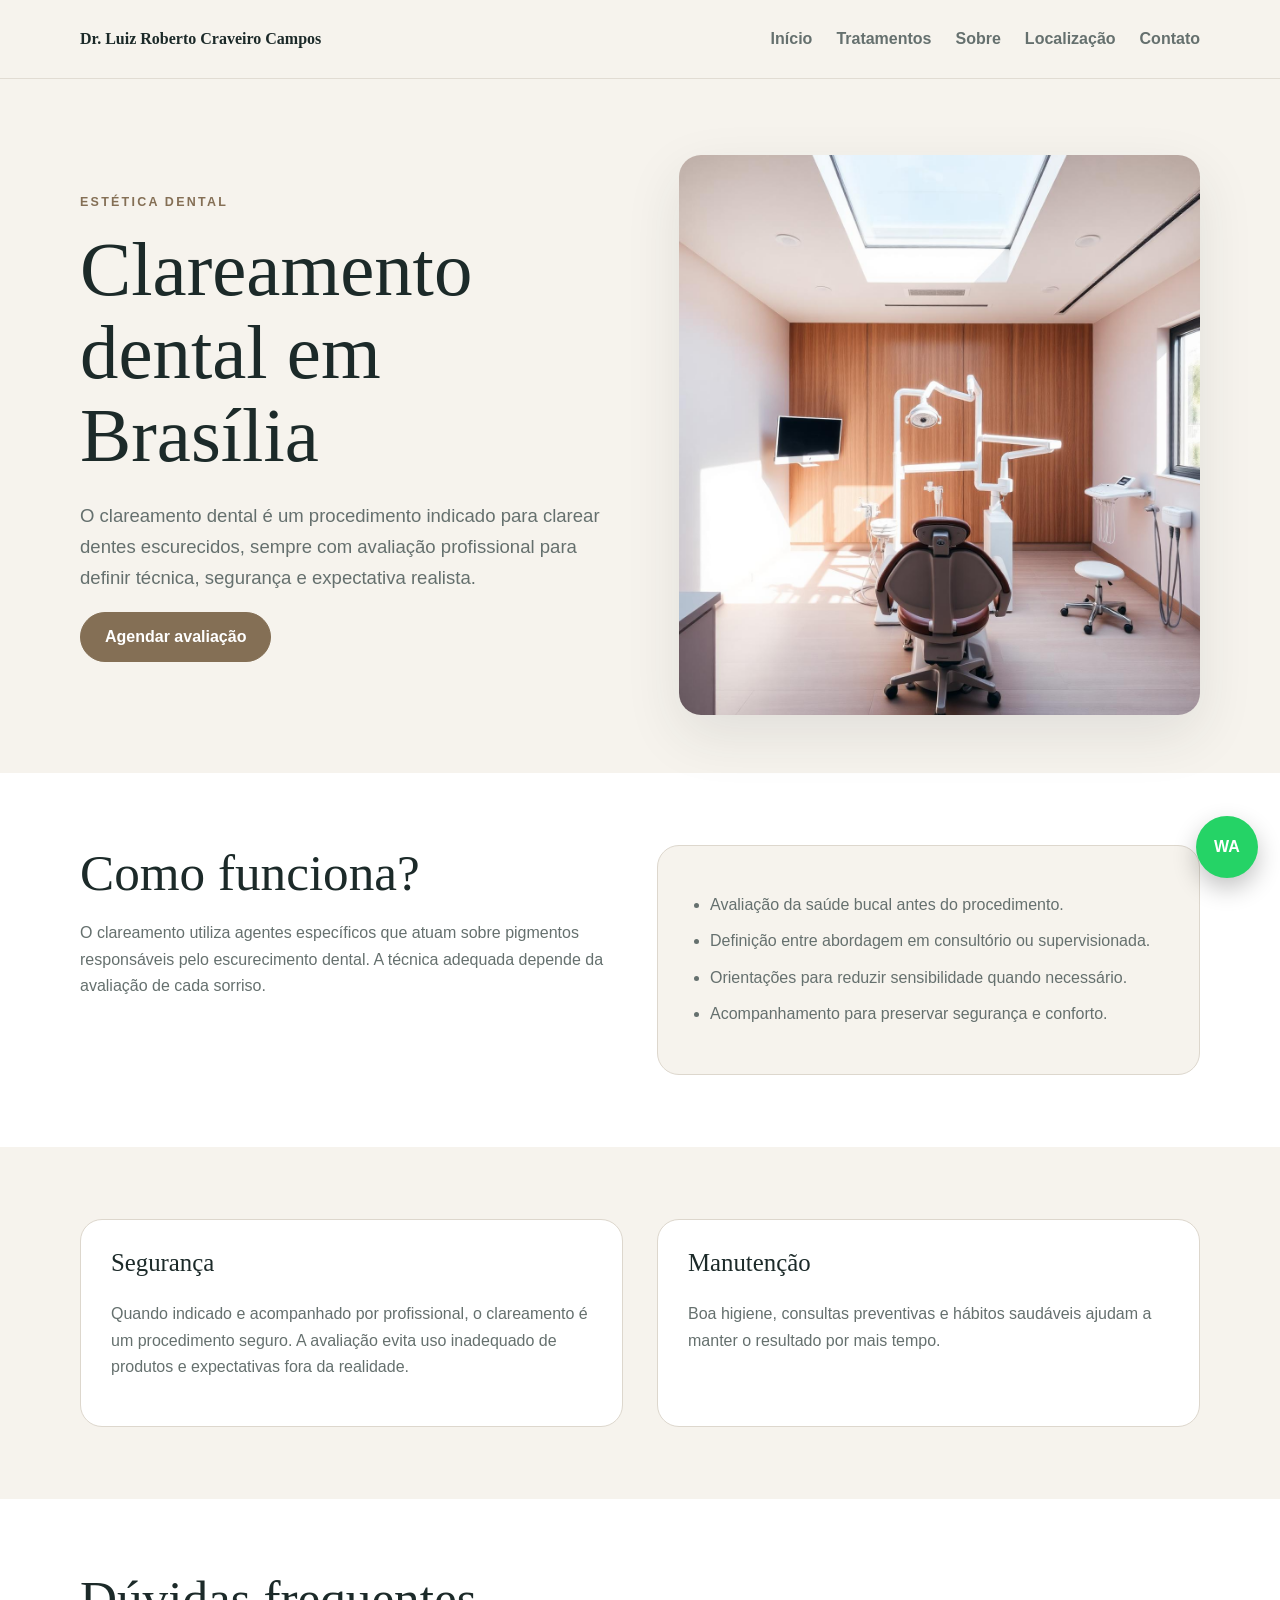
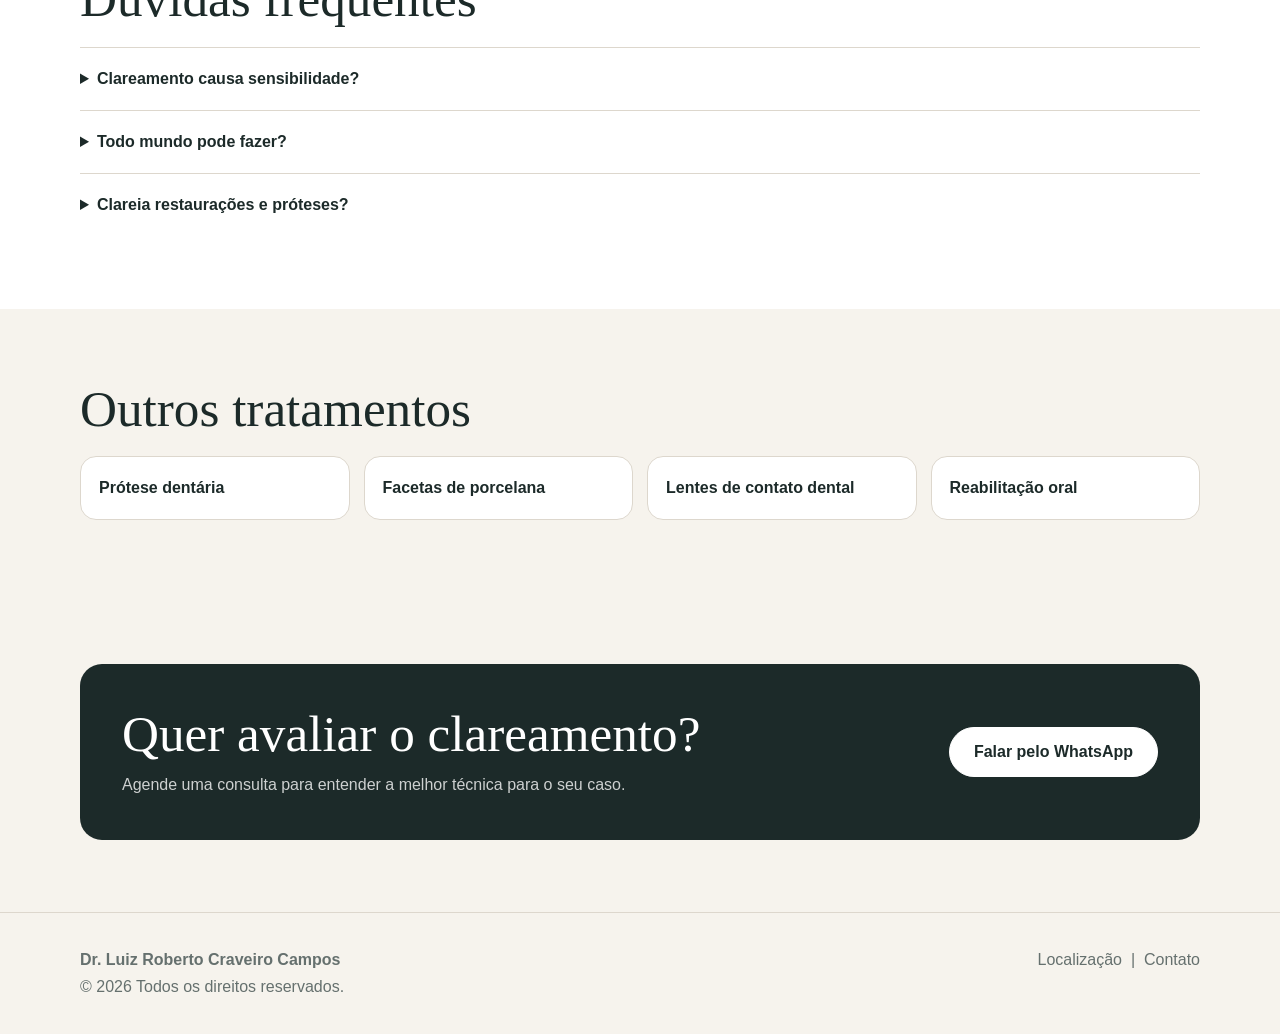
==== clareamento-dental.html @ 23c8ea14 "Create clareamento-dental.html for dental services This HTML file contains a complete webpage for de" ====
<!DOCTYPE html>
<html lang="pt-BR">
<head>
<meta charset="utf-8"/>
<meta content="width=device-width, initial-scale=1" name="viewport"/>
<link rel="icon" type="image/png" sizes="32x32" href="assets/icons/favicon-32x32.png"/>
<link rel="apple-touch-icon" sizes="180x180" href="assets/icons/apple-touch-icon.png"/>
<title>Clareamento dental em Brasília | Dr. Luiz Roberto Craveiro Campos</title>
<meta name="description" content="Clareamento dental em Brasília com avaliação profissional, indicação individualizada e acompanhamento para segurança e conforto."/>
<link rel="canonical" href="https://luizrobertocraveiro.com.br/clareamento-dental.html"/>
<meta property="og:title" content="Clareamento dental em Brasília"/>
<meta property="og:description" content="Clareamento dental com planejamento profissional e orientação personalizada."/>
<meta property="og:url" content="https://luizrobertocraveiro.com.br/clareamento-dental.html"/>
<meta property="og:image" content="https://luizrobertocraveiro.com.br/assets/images/hero-clinic-BvfuUjxm.jpg"/>
<meta name="twitter:card" content="summary_large_image"/>
<style>
:root{--bg:#f6f3ed;--surface:#fff;--text:#1c2a29;--muted:#65706e;--accent:#846f55;--accent-dark:#66523d;--line:#ddd7cd;--max:1120px;--radius:22px;--shadow:0 20px 55px rgba(38,47,45,.10)}*{box-sizing:border-box}html{scroll-behavior:smooth}body{margin:0;font-family:Inter,Arial,Helvetica,sans-serif;background:var(--bg);color:var(--text);line-height:1.65}a{color:inherit;text-decoration:none}img{display:block;max-width:100%}.container{width:min(calc(100% - 40px),var(--max));margin-inline:auto}header{position:sticky;top:0;z-index:20;background:rgba(246,243,237,.94);backdrop-filter:blur(14px);border-bottom:1px solid rgba(221,215,205,.8)}.nav{min-height:78px;display:flex;align-items:center;justify-content:space-between;gap:24px}.brand{font-family:Georgia,"Times New Roman",serif;font-weight:700;line-height:1.2}.nav-links{display:flex;align-items:center;gap:24px;color:var(--muted);font-weight:700}.nav-links a:hover{color:var(--accent-dark)}.btn{display:inline-flex;align-items:center;justify-content:center;min-height:50px;padding:0 24px;border-radius:999px;border:1px solid var(--accent);font-weight:700}.btn-primary{background:var(--accent);color:#fff}.btn-primary:hover{background:var(--accent-dark)}.hero{padding:76px 0 58px}.hero-grid{display:grid;grid-template-columns:1.02fr .98fr;gap:56px;align-items:center}.eyebrow{text-transform:uppercase;letter-spacing:.18em;font-size:.78rem;font-weight:800;color:var(--accent);margin:0 0 16px}h1,h2,h3{font-family:Georgia,"Times New Roman",serif;font-weight:500;line-height:1.08;margin-top:0}h1{font-size:clamp(3rem,6vw,5.8rem);margin-bottom:24px}h2{font-size:clamp(2.2rem,4vw,3.8rem);margin-bottom:20px}h3{font-size:1.55rem}.lead{font-size:1.16rem;color:var(--muted);max-width:680px}.hero img{height:560px;width:100%;object-fit:cover;border-radius:var(--radius);box-shadow:var(--shadow)}section{padding:72px 0}.surface{background:var(--surface)}.grid-2{display:grid;grid-template-columns:1fr 1fr;gap:34px}.panel{background:var(--surface);border:1px solid var(--line);border-radius:var(--radius);padding:30px}.surface .panel{background:var(--bg)}ul{padding-left:22px;color:var(--muted)}li+li{margin-top:10px}p{color:var(--muted)}.treatments{display:grid;grid-template-columns:repeat(4,1fr);gap:14px}.treatments a{padding:18px;border:1px solid var(--line);border-radius:16px;background:var(--surface);font-weight:700}.treatments a:hover{border-color:var(--accent);color:var(--accent-dark)}.cta{background:var(--text);color:#fff;border-radius:var(--radius);padding:42px;display:flex;align-items:center;justify-content:space-between;gap:28px}.cta p{color:rgba(255,255,255,.78);margin:0}.cta h2{margin-bottom:10px}.cta .btn{background:#fff;color:var(--text);border-color:#fff}.faq details{border-top:1px solid var(--line);padding:18px 0}.faq summary{cursor:pointer;font-weight:800}.whatsapp-float{position:fixed;right:22px;bottom:22px;z-index:30;width:62px;height:62px;border-radius:999px;background:#25d366;color:#fff;display:flex;align-items:center;justify-content:center;box-shadow:0 10px 24px rgba(0,0,0,.24);font-weight:900}footer{padding:34px 0;border-top:1px solid var(--line);color:var(--muted)}.footer-inner{display:flex;justify-content:space-between;gap:20px;flex-wrap:wrap}@media(max-width:900px){.hero-grid,.grid-2{grid-template-columns:1fr}.treatments{grid-template-columns:1fr 1fr}.hero img{height:420px}.nav{align-items:flex-start;flex-direction:column;padding:18px 0}.nav-links{flex-wrap:wrap;gap:14px}.cta{display:block}.cta .btn{margin-top:22px}}@media(max-width:560px){.container{width:min(calc(100% - 24px),var(--max))}.treatments{grid-template-columns:1fr}h1{font-size:3.1rem}.hero{padding-top:46px}.panel,.cta{padding:26px}.whatsapp-float{width:56px;height:56px}}
</style>
<script type="application/ld+json">{"@context":"https://schema.org","@type":"MedicalWebPage","name":"Clareamento dental em Brasília","url":"https://luizrobertocraveiro.com.br/clareamento-dental.html","about":{"@type":"MedicalProcedure","name":"Clareamento dental"},"publisher":{"@id":"https://luizrobertocraveiro.com.br/#dentist"}}</script>
</head>
<body>
<header><div class="container nav"><a class="brand" href="index.html">Dr. Luiz Roberto Craveiro Campos</a><nav class="nav-links" aria-label="Navegação principal"><a href="index.html">Início</a><a href="index.html#servicos">Tratamentos</a><a href="index.html#sobre">Sobre</a><a href="index.html#localizacao">Localização</a><a href="index.html#contato">Contato</a></nav></div></header>
<main>
<section class="hero"><div class="container hero-grid"><div><p class="eyebrow">Estética dental</p><h1>Clareamento dental em Brasília</h1><p class="lead">O clareamento dental é um procedimento indicado para clarear dentes escurecidos, sempre com avaliação profissional para definir técnica, segurança e expectativa realista.</p><p><a class="btn btn-primary" href="https://wa.me/5561991755549?text=Olá%2C%20gostaria%20de%20agendar%20uma%20avaliação%20sobre%20clareamento%20dental." target="_blank" rel="noopener">Agendar avaliação</a></p></div><img src="assets/images/hero-clinic-BvfuUjxm.jpg" alt="Consultório odontológico para clareamento dental em Brasília" fetchpriority="high" decoding="async"/></div></section>
<section class="surface"><div class="container grid-2"><div><h2>Como funciona?</h2><p>O clareamento utiliza agentes específicos que atuam sobre pigmentos responsáveis pelo escurecimento dental. A técnica adequada depende da avaliação de cada sorriso.</p></div><div class="panel"><ul><li>Avaliação da saúde bucal antes do procedimento.</li><li>Definição entre abordagem em consultório ou supervisionada.</li><li>Orientações para reduzir sensibilidade quando necessário.</li><li>Acompanhamento para preservar segurança e conforto.</li></ul></div></div></section>
<section><div class="container grid-2"><div class="panel"><h3>Segurança</h3><p>Quando indicado e acompanhado por profissional, o clareamento é um procedimento seguro. A avaliação evita uso inadequado de produtos e expectativas fora da realidade.</p></div><div class="panel"><h3>Manutenção</h3><p>Boa higiene, consultas preventivas e hábitos saudáveis ajudam a manter o resultado por mais tempo.</p></div></div></section>
<section class="surface faq"><div class="container"><h2>Dúvidas frequentes</h2><details><summary>Clareamento causa sensibilidade?</summary><p>Algumas pessoas podem apresentar sensibilidade temporária, que pode ser controlada com orientação adequada.</p></details><details><summary>Todo mundo pode fazer?</summary><p>A indicação depende de avaliação. Cáries, restaurações, sensibilidade e saúde gengival precisam ser consideradas.</p></details><details><summary>Clareia restaurações e próteses?</summary><p>Não da mesma forma que o dente natural. Por isso, o planejamento precisa considerar restaurações, coroas e próteses existentes.</p></details></div></section>
<section><div class="container"><h2>Outros tratamentos</h2><div class="treatments"><a href="protese-dentaria.html">Prótese dentária</a><a href="facetas-de-porcelana.html">Facetas de porcelana</a><a href="lentes-de-contato-dental.html">Lentes de contato dental</a><a href="reabilitacao-oral.html">Reabilitação oral</a></div></div></section>
<section><div class="container cta"><div><h2>Quer avaliar o clareamento?</h2><p>Agende uma consulta para entender a melhor técnica para o seu caso.</p></div><a class="btn" href="https://wa.me/5561991755549?text=Olá%2C%20gostaria%20de%20agendar%20uma%20avaliação%20com%20o%20Dr.%20Luiz%20Roberto." target="_blank" rel="noopener">Falar pelo WhatsApp</a></div></section>
</main>
<footer><div class="container footer-inner"><div><strong>Dr. Luiz Roberto Craveiro Campos</strong><br/>© 2026 Todos os direitos reservados.</div><div><a href="index.html#localizacao">Localização</a> &nbsp;|&nbsp; <a href="index.html#contato">Contato</a></div></div></footer>
<a class="whatsapp-float" aria-label="Falar pelo WhatsApp" href="https://wa.me/5561991755549" target="_blank" rel="noopener">WA</a>
</body>
</html>
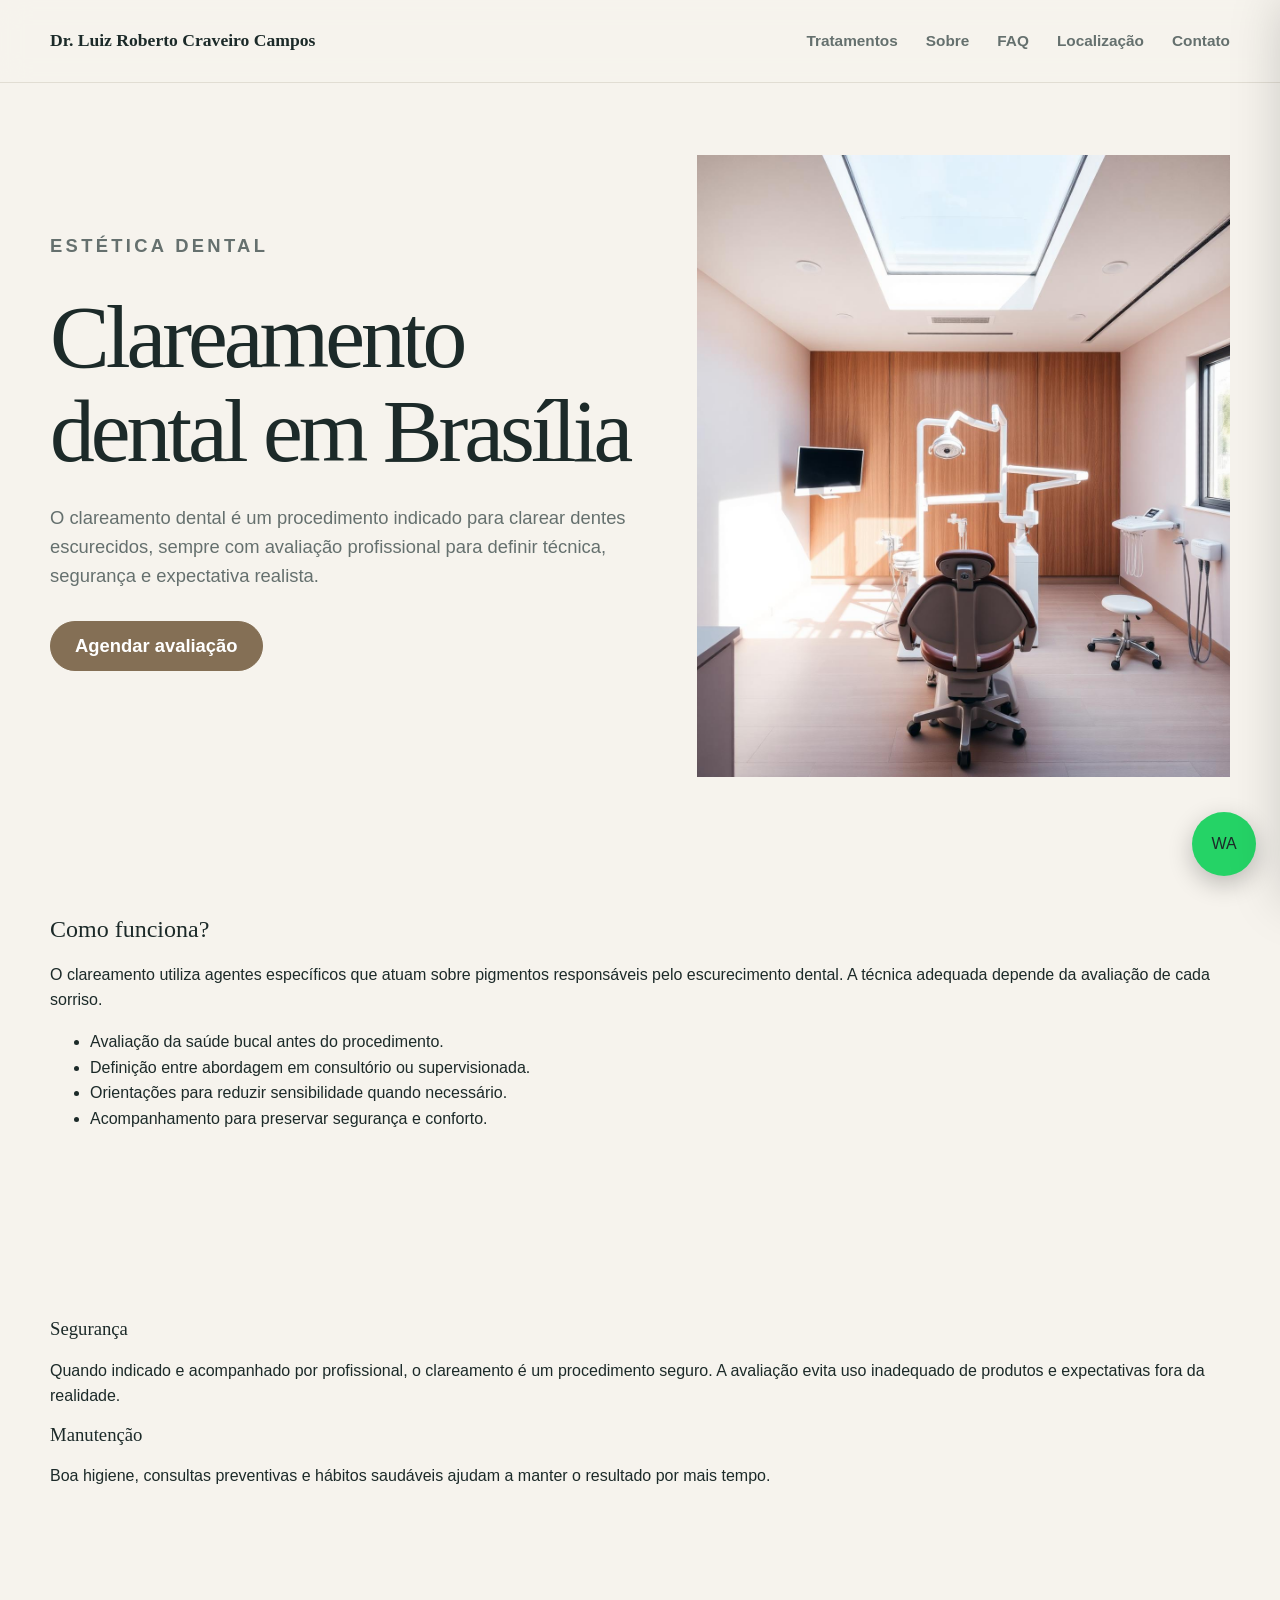
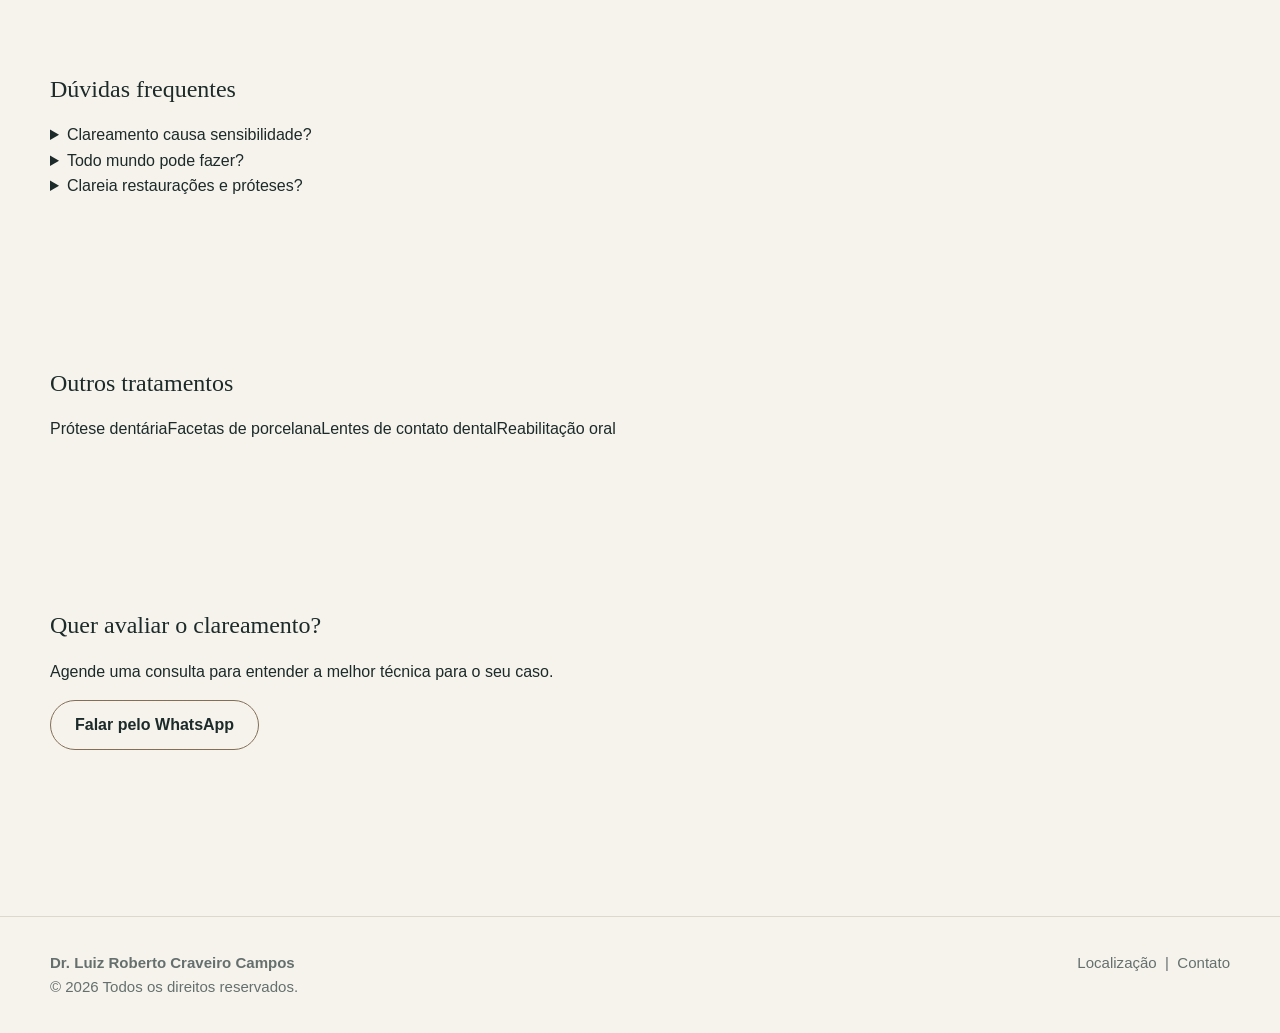
==== commit e36d0d2a: "Enhance SEO and add FAQ section in HTML Updated meta tags and structured data for better SEO and add" ====
--- a/clareamento-dental.html
+++ b/clareamento-dental.html
@@ -3,32 +3,36 @@
 <head>
 <meta charset="utf-8"/>
 <meta content="width=device-width, initial-scale=1" name="viewport"/>
+<link rel="stylesheet" href="assets/css/styles.css">
 <link rel="icon" type="image/png" sizes="32x32" href="assets/icons/favicon-32x32.png"/>
 <link rel="apple-touch-icon" sizes="180x180" href="assets/icons/apple-touch-icon.png"/>
 <title>Clareamento dental em Brasília | Dr. Luiz Roberto Craveiro Campos</title>
 <meta name="description" content="Clareamento dental em Brasília com avaliação profissional, indicação individualizada e acompanhamento para segurança e conforto."/>
+<meta name="robots" content="index, follow, max-image-preview:large"/>
 <link rel="canonical" href="https://luizrobertocraveiro.com.br/clareamento-dental.html"/>
+<meta property="og:locale" content="pt_BR"/>
+<meta property="og:type" content="article"/>
 <meta property="og:title" content="Clareamento dental em Brasília"/>
 <meta property="og:description" content="Clareamento dental com planejamento profissional e orientação personalizada."/>
 <meta property="og:url" content="https://luizrobertocraveiro.com.br/clareamento-dental.html"/>
 <meta property="og:image" content="https://luizrobertocraveiro.com.br/assets/images/hero-clinic-BvfuUjxm.jpg"/>
 <meta name="twitter:card" content="summary_large_image"/>
-<style>
-:root{--bg:#f6f3ed;--surface:#fff;--text:#1c2a29;--muted:#65706e;--accent:#846f55;--accent-dark:#66523d;--line:#ddd7cd;--max:1120px;--radius:22px;--shadow:0 20px 55px rgba(38,47,45,.10)}*{box-sizing:border-box}html{scroll-behavior:smooth}body{margin:0;font-family:Inter,Arial,Helvetica,sans-serif;background:var(--bg);color:var(--text);line-height:1.65}a{color:inherit;text-decoration:none}img{display:block;max-width:100%}.container{width:min(calc(100% - 40px),var(--max));margin-inline:auto}header{position:sticky;top:0;z-index:20;background:rgba(246,243,237,.94);backdrop-filter:blur(14px);border-bottom:1px solid rgba(221,215,205,.8)}.nav{min-height:78px;display:flex;align-items:center;justify-content:space-between;gap:24px}.brand{font-family:Georgia,"Times New Roman",serif;font-weight:700;line-height:1.2}.nav-links{display:flex;align-items:center;gap:24px;color:var(--muted);font-weight:700}.nav-links a:hover{color:var(--accent-dark)}.btn{display:inline-flex;align-items:center;justify-content:center;min-height:50px;padding:0 24px;border-radius:999px;border:1px solid var(--accent);font-weight:700}.btn-primary{background:var(--accent);color:#fff}.btn-primary:hover{background:var(--accent-dark)}.hero{padding:76px 0 58px}.hero-grid{display:grid;grid-template-columns:1.02fr .98fr;gap:56px;align-items:center}.eyebrow{text-transform:uppercase;letter-spacing:.18em;font-size:.78rem;font-weight:800;color:var(--accent);margin:0 0 16px}h1,h2,h3{font-family:Georgia,"Times New Roman",serif;font-weight:500;line-height:1.08;margin-top:0}h1{font-size:clamp(3rem,6vw,5.8rem);margin-bottom:24px}h2{font-size:clamp(2.2rem,4vw,3.8rem);margin-bottom:20px}h3{font-size:1.55rem}.lead{font-size:1.16rem;color:var(--muted);max-width:680px}.hero img{height:560px;width:100%;object-fit:cover;border-radius:var(--radius);box-shadow:var(--shadow)}section{padding:72px 0}.surface{background:var(--surface)}.grid-2{display:grid;grid-template-columns:1fr 1fr;gap:34px}.panel{background:var(--surface);border:1px solid var(--line);border-radius:var(--radius);padding:30px}.surface .panel{background:var(--bg)}ul{padding-left:22px;color:var(--muted)}li+li{margin-top:10px}p{color:var(--muted)}.treatments{display:grid;grid-template-columns:repeat(4,1fr);gap:14px}.treatments a{padding:18px;border:1px solid var(--line);border-radius:16px;background:var(--surface);font-weight:700}.treatments a:hover{border-color:var(--accent);color:var(--accent-dark)}.cta{background:var(--text);color:#fff;border-radius:var(--radius);padding:42px;display:flex;align-items:center;justify-content:space-between;gap:28px}.cta p{color:rgba(255,255,255,.78);margin:0}.cta h2{margin-bottom:10px}.cta .btn{background:#fff;color:var(--text);border-color:#fff}.faq details{border-top:1px solid var(--line);padding:18px 0}.faq summary{cursor:pointer;font-weight:800}.whatsapp-float{position:fixed;right:22px;bottom:22px;z-index:30;width:62px;height:62px;border-radius:999px;background:#25d366;color:#fff;display:flex;align-items:center;justify-content:center;box-shadow:0 10px 24px rgba(0,0,0,.24);font-weight:900}footer{padding:34px 0;border-top:1px solid var(--line);color:var(--muted)}.footer-inner{display:flex;justify-content:space-between;gap:20px;flex-wrap:wrap}@media(max-width:900px){.hero-grid,.grid-2{grid-template-columns:1fr}.treatments{grid-template-columns:1fr 1fr}.hero img{height:420px}.nav{align-items:flex-start;flex-direction:column;padding:18px 0}.nav-links{flex-wrap:wrap;gap:14px}.cta{display:block}.cta .btn{margin-top:22px}}@media(max-width:560px){.container{width:min(calc(100% - 24px),var(--max))}.treatments{grid-template-columns:1fr}h1{font-size:3.1rem}.hero{padding-top:46px}.panel,.cta{padding:26px}.whatsapp-float{width:56px;height:56px}}
-</style>
-<script type="application/ld+json">{"@context":"https://schema.org","@type":"MedicalWebPage","name":"Clareamento dental em Brasília","url":"https://luizrobertocraveiro.com.br/clareamento-dental.html","about":{"@type":"MedicalProcedure","name":"Clareamento dental"},"publisher":{"@id":"https://luizrobertocraveiro.com.br/#dentist"}}</script>
+<meta name="twitter:title" content="Clareamento dental em Bras&#237;lia"/>
+<meta name="twitter:description" content="Clareamento dental com planejamento profissional e orienta&#231;&#227;o personalizada."/>
+<meta name="twitter:image" content="https://luizrobertocraveiro.com.br/assets/images/hero-clinic-BvfuUjxm.jpg"/>
+<script type="application/ld+json">{"@context":"https://schema.org","@graph":[{"@type":"MedicalWebPage","@id":"https://luizrobertocraveiro.com.br/clareamento-dental.html#webpage","name":"Clareamento dental em Brasília | Dr. Luiz Roberto Craveiro Campos","url":"https://luizrobertocraveiro.com.br/clareamento-dental.html","description":"Clareamento dental em Brasília com avaliação profissional, indicação individualizada e acompanhamento para segurança e conforto.","inLanguage":"pt-BR","image":"https://luizrobertocraveiro.com.br/assets/images/hero-clinic-BvfuUjxm.jpg","about":{"@type":"MedicalProcedure","name":"Clareamento dental"},"publisher":{"@id":"https://luizrobertocraveiro.com.br/#dentist"}},{"@type":"FAQPage","@id":"https://luizrobertocraveiro.com.br/clareamento-dental.html#faq","url":"https://luizrobertocraveiro.com.br/clareamento-dental.html#faq","inLanguage":"pt-BR","mainEntity":[{"@type":"Question","name":"Clareamento causa sensibilidade?","acceptedAnswer":{"@type":"Answer","text":"Algumas pessoas podem apresentar sensibilidade temporária, que pode ser controlada com orientação adequada."}},{"@type":"Question","name":"Todo mundo pode fazer?","acceptedAnswer":{"@type":"Answer","text":"A indicação depende de avaliação. Cáries, restaurações, sensibilidade e saúde gengival precisam ser consideradas."}},{"@type":"Question","name":"Clareia restaurações e próteses?","acceptedAnswer":{"@type":"Answer","text":"Não da mesma forma que o dente natural. Por isso, o planejamento precisa considerar restaurações, coroas e próteses existentes."}}]}]}</script>
 </head>
-<body>
-<header><div class="container nav"><a class="brand" href="index.html">Dr. Luiz Roberto Craveiro Campos</a><nav class="nav-links" aria-label="Navegação principal"><a href="index.html">Início</a><a href="index.html#servicos">Tratamentos</a><a href="index.html#sobre">Sobre</a><a href="index.html#localizacao">Localização</a><a href="index.html#contato">Contato</a></nav></div></header>
+<body class="treatment-page">
+<header><div class="container nav"><a class="brand" href="index.html#inicio">Dr. Luiz Roberto Craveiro Campos</a><nav class="nav-links" aria-label="Navegação principal"><a href="index.html#servicos">Tratamentos</a><a href="index.html#sobre">Sobre</a><a href="#faq">FAQ</a><a href="index.html#localizacao">Localização</a><a href="index.html#contato">Contato</a><button aria-controls="mobile-menu" aria-expanded="false" aria-label="Abrir menu" class="btn btn-primary menu-toggle" type="button"><span aria-hidden="true" class="menu-icon"><span></span><span></span><span></span></span><span>Menu</span></button></nav></div></header>
 <main>
 <section class="hero"><div class="container hero-grid"><div><p class="eyebrow">Estética dental</p><h1>Clareamento dental em Brasília</h1><p class="lead">O clareamento dental é um procedimento indicado para clarear dentes escurecidos, sempre com avaliação profissional para definir técnica, segurança e expectativa realista.</p><p><a class="btn btn-primary" href="https://wa.me/5561991755549?text=Olá%2C%20gostaria%20de%20agendar%20uma%20avaliação%20sobre%20clareamento%20dental." target="_blank" rel="noopener">Agendar avaliação</a></p></div><img src="assets/images/hero-clinic-BvfuUjxm.jpg" alt="Consultório odontológico para clareamento dental em Brasília" fetchpriority="high" decoding="async"/></div></section>
 <section class="surface"><div class="container grid-2"><div><h2>Como funciona?</h2><p>O clareamento utiliza agentes específicos que atuam sobre pigmentos responsáveis pelo escurecimento dental. A técnica adequada depende da avaliação de cada sorriso.</p></div><div class="panel"><ul><li>Avaliação da saúde bucal antes do procedimento.</li><li>Definição entre abordagem em consultório ou supervisionada.</li><li>Orientações para reduzir sensibilidade quando necessário.</li><li>Acompanhamento para preservar segurança e conforto.</li></ul></div></div></section>
 <section><div class="container grid-2"><div class="panel"><h3>Segurança</h3><p>Quando indicado e acompanhado por profissional, o clareamento é um procedimento seguro. A avaliação evita uso inadequado de produtos e expectativas fora da realidade.</p></div><div class="panel"><h3>Manutenção</h3><p>Boa higiene, consultas preventivas e hábitos saudáveis ajudam a manter o resultado por mais tempo.</p></div></div></section>
-<section class="surface faq"><div class="container"><h2>Dúvidas frequentes</h2><details><summary>Clareamento causa sensibilidade?</summary><p>Algumas pessoas podem apresentar sensibilidade temporária, que pode ser controlada com orientação adequada.</p></details><details><summary>Todo mundo pode fazer?</summary><p>A indicação depende de avaliação. Cáries, restaurações, sensibilidade e saúde gengival precisam ser consideradas.</p></details><details><summary>Clareia restaurações e próteses?</summary><p>Não da mesma forma que o dente natural. Por isso, o planejamento precisa considerar restaurações, coroas e próteses existentes.</p></details></div></section>
+<section class="surface faq" id="faq"><div class="container"><h2>Dúvidas frequentes</h2><details><summary>Clareamento causa sensibilidade?</summary><p>Algumas pessoas podem apresentar sensibilidade temporária, que pode ser controlada com orientação adequada.</p></details><details><summary>Todo mundo pode fazer?</summary><p>A indicação depende de avaliação. Cáries, restaurações, sensibilidade e saúde gengival precisam ser consideradas.</p></details><details><summary>Clareia restaurações e próteses?</summary><p>Não da mesma forma que o dente natural. Por isso, o planejamento precisa considerar restaurações, coroas e próteses existentes.</p></details></div></section>
 <section><div class="container"><h2>Outros tratamentos</h2><div class="treatments"><a href="protese-dentaria.html">Prótese dentária</a><a href="facetas-de-porcelana.html">Facetas de porcelana</a><a href="lentes-de-contato-dental.html">Lentes de contato dental</a><a href="reabilitacao-oral.html">Reabilitação oral</a></div></div></section>
 <section><div class="container cta"><div><h2>Quer avaliar o clareamento?</h2><p>Agende uma consulta para entender a melhor técnica para o seu caso.</p></div><a class="btn" href="https://wa.me/5561991755549?text=Olá%2C%20gostaria%20de%20agendar%20uma%20avaliação%20com%20o%20Dr.%20Luiz%20Roberto." target="_blank" rel="noopener">Falar pelo WhatsApp</a></div></section>
 </main>
 <footer><div class="container footer-inner"><div><strong>Dr. Luiz Roberto Craveiro Campos</strong><br/>© 2026 Todos os direitos reservados.</div><div><a href="index.html#localizacao">Localização</a> &nbsp;|&nbsp; <a href="index.html#contato">Contato</a></div></div></footer>
-<a class="whatsapp-float" aria-label="Falar pelo WhatsApp" href="https://wa.me/5561991755549" target="_blank" rel="noopener">WA</a>
-</body>
+<div aria-hidden="true" class="menu-overlay" id="menu-overlay"></div><aside aria-hidden="true" aria-label="Menu principal" class="side-menu" id="mobile-menu"><div class="side-menu-header"><div class="side-menu-title">Dr. Luiz Roberto<br/>Craveiro Campos</div><button aria-label="Fechar menu" class="menu-close" type="button">×</button></div><nav aria-label="Links do menu" class="side-menu-links"><a href="index.html#inicio">Início</a><a href="index.html#sobre">O Doutor</a><a href="#faq">Perguntas Frequentes</a><a href="index.html#localizacao">Localização</a><a href="index.html#contato">Contato</a></nav><div class="side-menu-contact"><a class="btn btn-primary" href="https://wa.me/5561991755549?text=Olá%2C%20gostaria%20de%20agendar%20uma%20avaliação%20com%20o%20Dr.%20Luiz%20Roberto." rel="noopener" target="_blank">Agendar pelo WhatsApp</a></div></aside><a class="whatsapp-float" aria-label="Falar pelo WhatsApp" href="https://wa.me/5561991755549" target="_blank" rel="noopener">WA</a>
+<script>(()=>{const body=document.body;const openButton=document.querySelector(".menu-toggle");const closeButton=document.querySelector(".menu-close");const menu=document.getElementById("mobile-menu");const overlay=document.getElementById("menu-overlay");if(!openButton||!closeButton||!menu||!overlay)return;const links=menu.querySelectorAll("a");const openMenu=()=>{body.classList.add("menu-open");openButton.setAttribute("aria-expanded","true");menu.setAttribute("aria-hidden","false");overlay.setAttribute("aria-hidden","false");closeButton.focus()};const closeMenu=()=>{body.classList.remove("menu-open");openButton.setAttribute("aria-expanded","false");menu.setAttribute("aria-hidden","true");overlay.setAttribute("aria-hidden","true");openButton.focus()};openButton.addEventListener("click",openMenu);closeButton.addEventListener("click",closeMenu);overlay.addEventListener("click",closeMenu);links.forEach(link=>link.addEventListener("click",closeMenu));document.addEventListener("keydown",event=>{if(event.key==="Escape"&&body.classList.contains("menu-open"))closeMenu()})})();</script></body>
 </html>
--- a/assets/css/styles.css
+++ b/assets/css/styles.css
@@ -0,0 +1,839 @@
+    :root{
+      --bg:#f6f3ed;
+      --surface:#ffffff;
+      --text:#1c2a29;
+      --muted:#65706e;
+      --accent:#846f55;
+      --accent-dark:#66523d;
+      --line:#ddd7cd;
+      --max:1180px;
+      --radius:26px;
+      --shadow:0 20px 55px rgba(38,47,45,.10);
+    }
+
+    *{box-sizing:border-box}
+    html{scroll-behavior:smooth}
+    body{
+      margin:0;
+      font-family:Inter, Arial, Helvetica, sans-serif;
+      background:var(--bg);
+      color:var(--text);
+      line-height:1.6;
+    }
+
+    img{display:block;max-width:100%}
+    a{color:inherit;text-decoration:none}
+    button,a{transition:.2s ease}
+
+    .container{
+      width:min(calc(100% - 40px), var(--max));
+      margin-inline:auto;
+    }
+
+    header{
+      position:sticky;
+      top:0;
+      z-index:20;
+      background:rgba(246,243,237,.92);
+      backdrop-filter:blur(14px);
+      border-bottom:1px solid rgba(221,215,205,.8);
+    }
+
+    .nav{
+      min-height:82px;
+      display:flex;
+      align-items:center;
+      justify-content:space-between;
+      gap:24px;
+    }
+
+    .brand{
+      font-family:Georgia, "Times New Roman", serif;
+      font-size:1.1rem;
+      font-weight:700;
+      max-width:320px;
+      line-height:1.2;
+    }
+
+    .nav-links{
+      display:flex;
+      align-items:center;
+      gap:28px;
+      font-size:.96rem;
+    }
+
+    .nav-links a:not(.btn){
+      color:var(--muted);
+      font-weight:700;
+    }
+
+    .nav-links a:not(.btn):hover{
+      color:var(--accent-dark);
+    }
+
+    .btn{
+      display:inline-flex;
+      align-items:center;
+      justify-content:center;
+      min-height:50px;
+      padding:0 24px;
+      border-radius:999px;
+      border:1px solid var(--accent);
+      font-weight:700;
+      cursor:pointer;
+    }
+
+    .btn-primary{
+      background:var(--accent);
+      color:#fff;
+    }
+
+    .btn-primary:hover{background:var(--accent-dark)}
+    .btn-outline:hover{background:#eee8df}
+
+    .hero{
+      padding:72px 0 54px;
+    }
+
+    .hero-grid{
+      display:grid;
+      grid-template-columns:1.05fr .95fr;
+      align-items:center;
+      gap:58px;
+    }
+
+    .eyebrow{
+      text-transform:uppercase;
+      letter-spacing:.18em;
+      font-size:.78rem;
+      font-weight:800;
+      color:var(--accent);
+      margin:0 0 16px;
+    }
+
+    h1,h2,h3{
+      font-family:Georgia, "Times New Roman", serif;
+      font-weight:500;
+      line-height:1.05;
+      margin-top:0;
+    }
+
+    h1{
+      font-size:clamp(3.3rem,7vw,6.8rem);
+      margin-bottom:24px;
+      letter-spacing:-.045em;
+    }
+
+    .hero p{
+      max-width:680px;
+      font-size:1.15rem;
+      color:var(--muted);
+      margin-bottom:30px;
+    }
+
+    .actions{
+      display:flex;
+      flex-wrap:wrap;
+      gap:14px;
+    }
+
+    .hero-media{
+      position:relative;
+    }
+
+    .hero-media img{
+      width:100%;
+      height:660px;
+      object-fit:cover;
+      border-radius:var(--radius);
+      box-shadow:var(--shadow);
+    }
+
+    .experience-card{
+      position:absolute;
+      left:-28px;
+      bottom:36px;
+      width:230px;
+      padding:24px;
+      border-radius:20px;
+      background:#fff;
+      box-shadow:var(--shadow);
+    }
+
+    .experience-card strong{
+      display:block;
+      font-family:Georgia, "Times New Roman", serif;
+      font-size:2rem;
+      color:var(--accent-dark);
+    }
+
+    section{
+      padding:86px 0;
+    }
+
+    .section-head{
+      display:flex;
+      justify-content:space-between;
+      align-items:end;
+      gap:32px;
+      margin-bottom:42px;
+    }
+
+    .section-head h2{
+      font-size:clamp(2.4rem,5vw,4.5rem);
+      max-width:800px;
+      margin-bottom:0;
+    }
+
+    .section-head p{
+      max-width:430px;
+      color:var(--muted);
+      margin:0;
+    }
+
+    .services{
+      background:var(--surface);
+    }
+
+    .service-grid{
+      display:grid;
+      grid-template-columns:repeat(3,1fr);
+      gap:22px;
+    }
+
+    .service-card{
+      overflow:hidden;
+      border-radius:22px;
+      background:var(--bg);
+      border:1px solid var(--line);
+    }
+
+    .service-card img{
+      width:100%;
+      height:260px;
+      object-fit:cover;
+    }
+
+    .service-card-content{
+      padding:27px;
+    }
+
+    .service-card h3{
+      font-size:1.7rem;
+      margin-bottom:14px;
+    }
+
+    .service-card p{
+      margin:0;
+      color:var(--muted);
+    }
+
+    .about-grid{
+      display:grid;
+      grid-template-columns:.8fr 1.2fr;
+      gap:70px;
+      align-items:start;
+    }
+
+    .about-label{
+      position:sticky;
+      top:120px;
+    }
+
+    .about h2{
+      font-size:clamp(2.7rem,5vw,5rem);
+      margin-bottom:30px;
+    }
+
+    .about p{
+      font-size:1.14rem;
+      color:var(--muted);
+      max-width:780px;
+    }
+
+    .contact{
+      padding-top:42px;
+    }
+
+    .contact-box{
+      background:var(--text);
+      color:#fff;
+      border-radius:30px;
+      padding:64px;
+      display:flex;
+      justify-content:space-between;
+      align-items:center;
+      gap:40px;
+    }
+
+    .contact-box h2{
+      font-size:clamp(2.7rem,5vw,5rem);
+      max-width:700px;
+      margin-bottom:20px;
+    }
+
+    .contact-box p{
+      color:rgba(255,255,255,.72);
+      max-width:680px;
+    }
+
+    .contact-box .btn-outline{
+      border-color:rgba(255,255,255,.55);
+      color:#fff;
+    }
+
+    footer{
+      padding:34px 0;
+      border-top:1px solid var(--line);
+      margin-top:80px;
+    }
+
+    .footer-inner{
+      display:flex;
+      justify-content:space-between;
+      gap:30px;
+      flex-wrap:wrap;
+      color:var(--muted);
+      font-size:.94rem;
+    }
+
+    @media (max-width:900px){
+      .nav-links a:not(.btn){display:none}
+      .menu-toggle{display:inline-flex}
+      .hero-grid,.about-grid{grid-template-columns:1fr}
+      .hero-media img{height:520px}
+      .experience-card{left:18px}
+      .service-grid{grid-template-columns:1fr}
+      .section-head{display:block}
+      .section-head p{margin-top:18px}
+      .contact-box{padding:42px;display:block}
+      .contact-box .actions{margin-top:28px}
+      .about-label{position:static}
+    }
+
+    @media (max-width:560px){
+      .container{width:min(calc(100% - 24px), var(--max))}
+      .brand{font-size:.92rem}
+      .nav .btn{padding:0 16px;min-height:44px}
+      .hero{padding-top:42px}
+      h1{font-size:3.6rem}
+      .hero-media img{height:430px}
+      section{padding:62px 0}
+      .contact-box{padding:30px 24px}
+    }
+  
+    .whatsapp-float{
+      position:fixed;
+      right:24px;
+      bottom:24px;
+      z-index:9999;
+      width:64px;
+      height:64px;
+      display:flex;
+      align-items:center;
+      justify-content:center;
+      border-radius:50%;
+      background:#25d366;
+      box-shadow:0 8px 24px rgba(0,0,0,.24);
+      transition:transform .2s ease, box-shadow .2s ease, background .2s ease;
+    }
+
+    .whatsapp-float:hover{
+      transform:translateY(-2px) scale(1.04);
+      background:#20bd5a;
+      box-shadow:0 12px 30px rgba(0,0,0,.3);
+    }
+
+    .whatsapp-float:focus-visible{
+      outline:3px solid #ffffff;
+      outline-offset:3px;
+    }
+
+    .whatsapp-float svg{
+      width:36px;
+      height:36px;
+      fill:#ffffff;
+    }
+
+    @media (max-width:560px){
+      .whatsapp-float{
+        right:18px;
+        bottom:18px;
+        width:58px;
+        height:58px;
+      }
+
+      .whatsapp-float svg{
+        width:32px;
+        height:32px;
+      }
+    }
+
+  
+
+
+
+    .menu-toggle{
+      display:none;
+      gap:10px;
+      border:0;
+      font-size:1rem;
+    }
+
+    @media (max-width:900px){
+      .menu-toggle{display:inline-flex}
+    }
+
+    .menu-icon{
+      width:22px;
+      display:grid;
+      gap:4px;
+    }
+
+    .menu-icon span{
+      display:block;
+      height:2px;
+      border-radius:999px;
+      background:currentColor;
+    }
+
+    .menu-overlay{
+      position:fixed;
+      inset:0;
+      z-index:10000;
+      background:rgba(18,26,25,.52);
+      opacity:0;
+      visibility:hidden;
+      transition:opacity .28s ease, visibility .28s ease;
+    }
+
+    .side-menu{
+      position:fixed;
+      top:0;
+      right:0;
+      z-index:10001;
+      width:min(86vw,390px);
+      height:100dvh;
+      padding:28px;
+      display:flex;
+      flex-direction:column;
+      background:var(--bg);
+      box-shadow:-18px 0 50px rgba(0,0,0,.18);
+      transform:translateX(105%);
+      transition:transform .32s ease;
+      overflow-y:auto;
+    }
+
+    body.menu-open{
+      overflow:hidden;
+    }
+
+    body.menu-open .menu-overlay{
+      opacity:1;
+      visibility:visible;
+    }
+
+    body.menu-open .side-menu{
+      transform:translateX(0);
+    }
+
+    .side-menu-header{
+      display:flex;
+      align-items:flex-start;
+      justify-content:space-between;
+      gap:20px;
+      padding-bottom:24px;
+      border-bottom:1px solid var(--line);
+    }
+
+    .side-menu-title{
+      font-family:Georgia, "Times New Roman", serif;
+      font-size:1.35rem;
+      line-height:1.2;
+      font-weight:700;
+    }
+
+    .menu-close{
+      width:46px;
+      height:46px;
+      flex:0 0 46px;
+      border:1px solid var(--line);
+      border-radius:50%;
+      background:var(--surface);
+      color:var(--text);
+      font-size:1.8rem;
+      line-height:1;
+      cursor:pointer;
+    }
+
+    .side-menu-links{
+      display:grid;
+      margin-top:34px;
+    }
+
+    .side-menu-links a{
+      padding:18px 4px;
+      border-bottom:1px solid var(--line);
+      font-family:Georgia, "Times New Roman", serif;
+      font-size:1.65rem;
+      line-height:1.15;
+    }
+
+    .side-menu-links a:hover{
+      color:var(--accent-dark);
+      padding-left:8px;
+    }
+
+    .side-menu-contact{
+      margin-top:auto;
+      padding-top:32px;
+    }
+
+    .side-menu-contact .btn{
+      width:100%;
+    }
+
+    @media (max-width:560px){
+      .menu-toggle{
+        min-width:122px;
+      }
+
+      .side-menu{
+        width:88vw;
+        padding:24px;
+      }
+    }
+
+    @media (prefers-reduced-motion:reduce){
+      .menu-overlay,
+      .side-menu{
+        transition:none;
+      }
+    }
+
+
+    .faq-section{
+      background:var(--surface);
+    }
+
+    .faq-heading{
+      max-width:790px;
+      margin-bottom:46px;
+    }
+
+    .faq-heading h2{
+      font-size:clamp(2.7rem,5vw,4.8rem);
+      margin-bottom:20px;
+    }
+
+    .faq-heading > p:last-child{
+      color:var(--muted);
+      font-size:1.08rem;
+      max-width:700px;
+    }
+
+    .faq-groups{
+      display:grid;
+      grid-template-columns:repeat(2,minmax(0,1fr));
+      gap:26px;
+    }
+
+    .faq-group{
+      padding:30px;
+      border:1px solid var(--line);
+      border-radius:24px;
+      background:var(--bg);
+    }
+
+    .faq-group h3{
+      font-size:1.85rem;
+      margin-bottom:20px;
+      color:var(--accent-dark);
+    }
+
+    .faq-item{
+      border-top:1px solid var(--line);
+    }
+
+    .faq-item:last-child{
+      border-bottom:1px solid var(--line);
+    }
+
+    .faq-item summary{
+      display:flex;
+      align-items:center;
+      justify-content:space-between;
+      gap:18px;
+      padding:19px 0;
+      cursor:pointer;
+      list-style:none;
+      font-weight:750;
+      line-height:1.35;
+    }
+
+    .faq-item summary::-webkit-details-marker{
+      display:none;
+    }
+
+    .faq-icon{
+      position:relative;
+      width:26px;
+      height:26px;
+      flex:0 0 26px;
+      border-radius:50%;
+      border:1px solid var(--accent);
+    }
+
+    .faq-icon::before,
+    .faq-icon::after{
+      content:"";
+      position:absolute;
+      top:50%;
+      left:50%;
+      width:11px;
+      height:1.5px;
+      border-radius:999px;
+      background:var(--accent-dark);
+      transform:translate(-50%,-50%);
+      transition:transform .2s ease;
+    }
+
+    .faq-icon::after{
+      transform:translate(-50%,-50%) rotate(90deg);
+    }
+
+    .faq-item[open] .faq-icon::after{
+      transform:translate(-50%,-50%) rotate(0deg);
+    }
+
+    .faq-item[open] summary{
+      color:var(--accent-dark);
+    }
+
+    .faq-answer{
+      padding:0 44px 20px 0;
+      color:var(--muted);
+    }
+
+    .faq-answer p{
+      margin:0;
+    }
+
+    .faq-cta{
+      margin-top:34px;
+      padding:34px;
+      display:flex;
+      align-items:center;
+      justify-content:space-between;
+      gap:30px;
+      border-radius:24px;
+      background:var(--text);
+      color:#fff;
+    }
+
+    .faq-cta h3{
+      font-size:2rem;
+      margin-bottom:10px;
+    }
+
+    .faq-cta p{
+      margin:0;
+      color:rgba(255,255,255,.72);
+    }
+
+    .faq-cta .eyebrow{
+      color:#d4c3aa;
+      margin-bottom:8px;
+    }
+
+    .faq-cta .btn{
+      flex:0 0 auto;
+    }
+
+    @media (max-width:900px){
+      .faq-groups{
+        grid-template-columns:1fr;
+      }
+
+      .faq-cta{
+        align-items:flex-start;
+        flex-direction:column;
+      }
+    }
+
+    @media (max-width:560px){
+      .faq-group{
+        padding:24px 20px;
+      }
+
+      .faq-group h3{
+        font-size:1.55rem;
+      }
+
+      .faq-item summary{
+        padding:17px 0;
+      }
+
+      .faq-answer{
+        padding-right:12px;
+      }
+
+      .faq-cta{
+        padding:28px 24px;
+      }
+
+      .faq-cta .btn{
+        width:100%;
+      }
+    }
+
+
+    .location-section{
+      background:var(--bg);
+    }
+
+    .location-grid{
+      display:grid;
+      grid-template-columns:.9fr 1.1fr;
+      gap:54px;
+      align-items:stretch;
+    }
+
+    .location-content h2{
+      font-size:clamp(2.7rem,5vw,4.8rem);
+      margin-bottom:24px;
+    }
+
+    .location-intro{
+      max-width:650px;
+      margin-bottom:30px;
+      color:var(--muted);
+      font-size:1.08rem;
+    }
+
+    .address-card{
+      display:flex;
+      gap:18px;
+      align-items:flex-start;
+      padding:24px;
+      border:1px solid var(--line);
+      border-radius:22px;
+      background:var(--surface);
+      box-shadow:0 12px 34px rgba(38,47,45,.06);
+    }
+
+    .address-icon{
+      width:48px;
+      height:48px;
+      flex:0 0 48px;
+      display:flex;
+      align-items:center;
+      justify-content:center;
+      border-radius:50%;
+      background:var(--accent);
+    }
+
+    .address-icon svg{
+      width:25px;
+      height:25px;
+      fill:#fff;
+    }
+
+    .address-card address{
+      display:grid;
+      gap:3px;
+      font-style:normal;
+      color:var(--muted);
+    }
+
+    .address-card address strong{
+      margin-bottom:4px;
+      color:var(--text);
+      font-family:Georgia, "Times New Roman", serif;
+      font-size:1.25rem;
+    }
+
+    .location-actions{
+      margin-top:26px;
+    }
+
+    .location-map{
+      min-height:540px;
+      overflow:hidden;
+      border-radius:28px;
+      box-shadow:var(--shadow);
+      background:var(--surface);
+    }
+
+    .location-map iframe{
+      width:100%;
+      height:100%;
+      min-height:540px;
+      border:0;
+      display:block;
+    }
+
+    @media (max-width:900px){
+      .location-grid{
+        grid-template-columns:1fr;
+      }
+
+      .location-map,
+      .location-map iframe{
+        min-height:430px;
+      }
+    }
+
+    @media (max-width:560px){
+
+      .location-map,
+      .location-map iframe{
+        min-height:360px;
+      }
+
+      .location-actions .btn{
+        width:100%;
+      }
+    }
+
+
+    .opening-hours-card{
+      display:flex;
+      gap:18px;
+      align-items:flex-start;
+      margin-top:16px;
+      padding:22px 24px;
+      border:1px solid var(--line);
+      border-radius:22px;
+      background:var(--surface);
+    }
+
+    .opening-hours-icon{
+      width:48px;
+      height:48px;
+      flex:0 0 48px;
+      display:flex;
+      align-items:center;
+      justify-content:center;
+      border-radius:50%;
+      background:var(--accent);
+    }
+
+    .opening-hours-icon svg{
+      width:25px;
+      height:25px;
+      fill:#fff;
+    }
+
+    .opening-hours-card > div:last-child{
+      display:grid;
+      gap:3px;
+      color:var(--muted);
+    }
+
+    .opening-hours-card strong{
+      margin-bottom:4px;
+      color:var(--text);
+      font-family:Georgia, "Times New Roman", serif;
+      font-size:1.2rem;
+    }
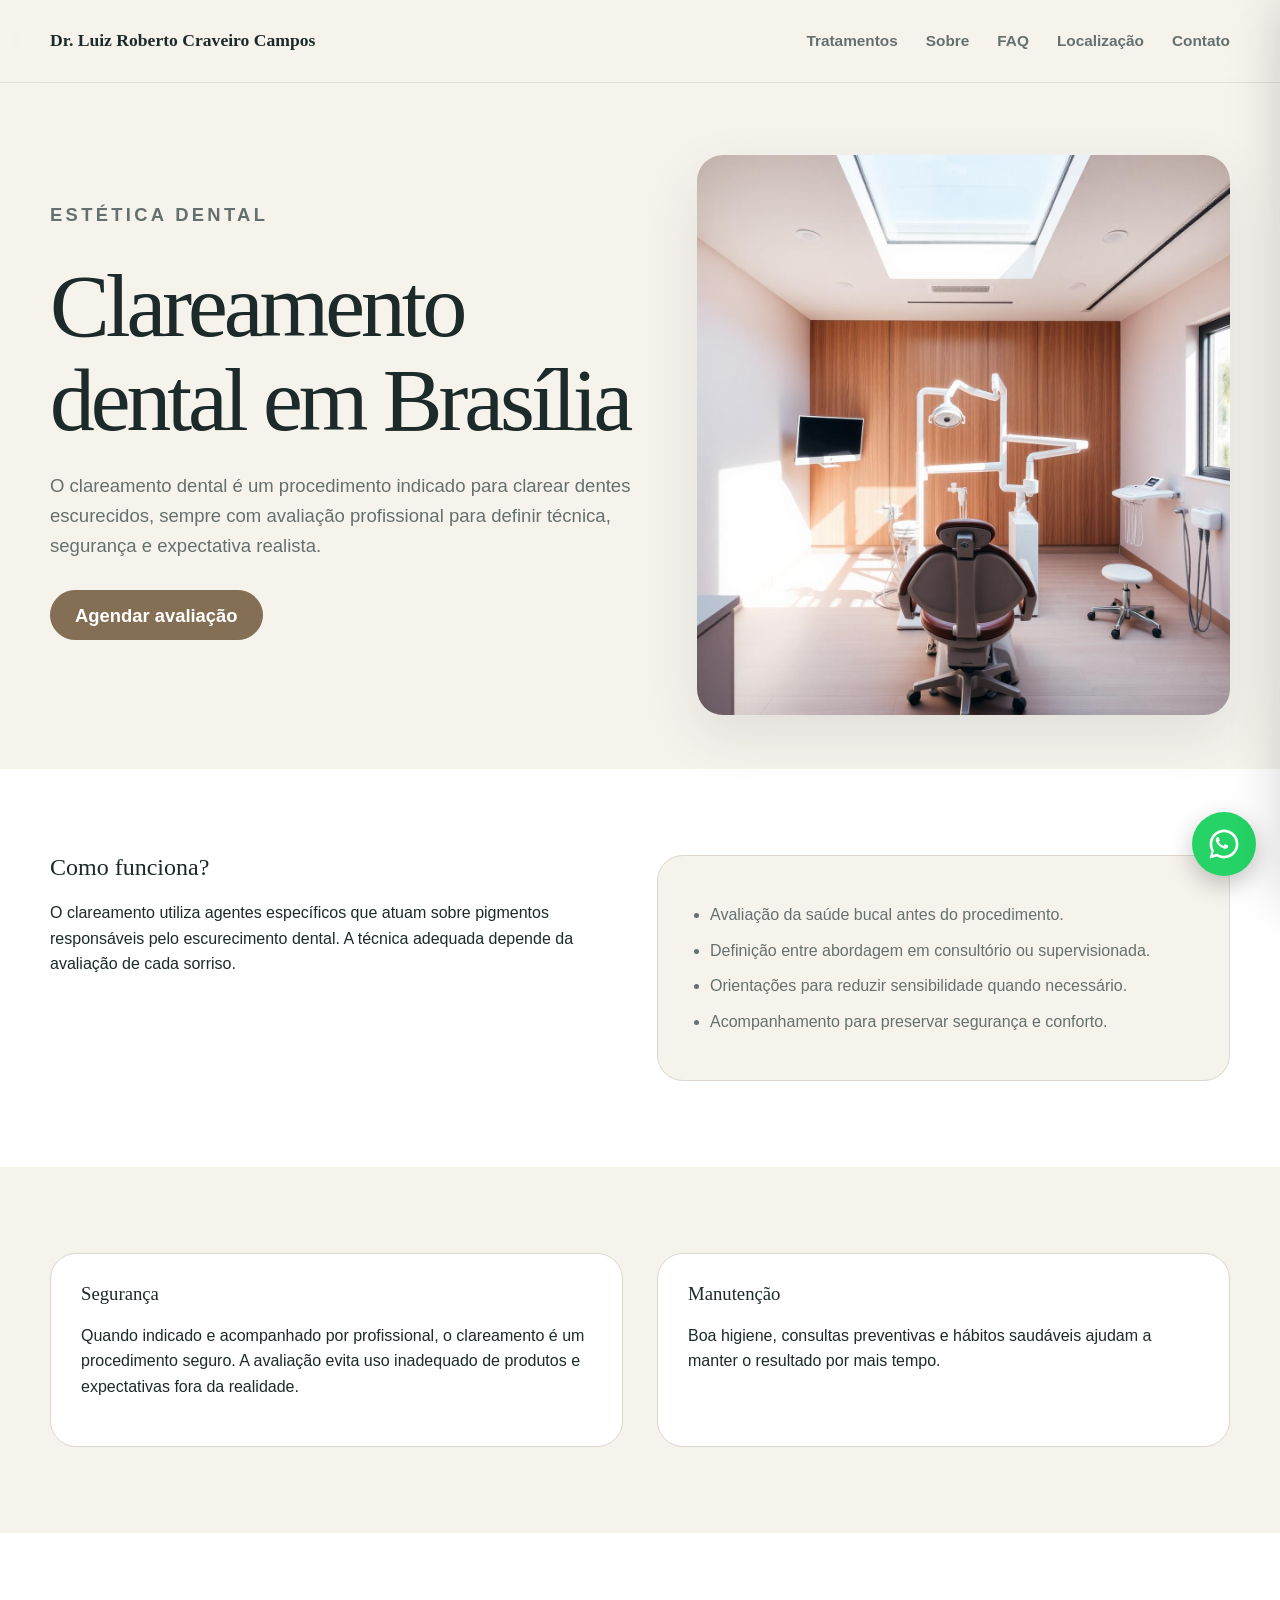
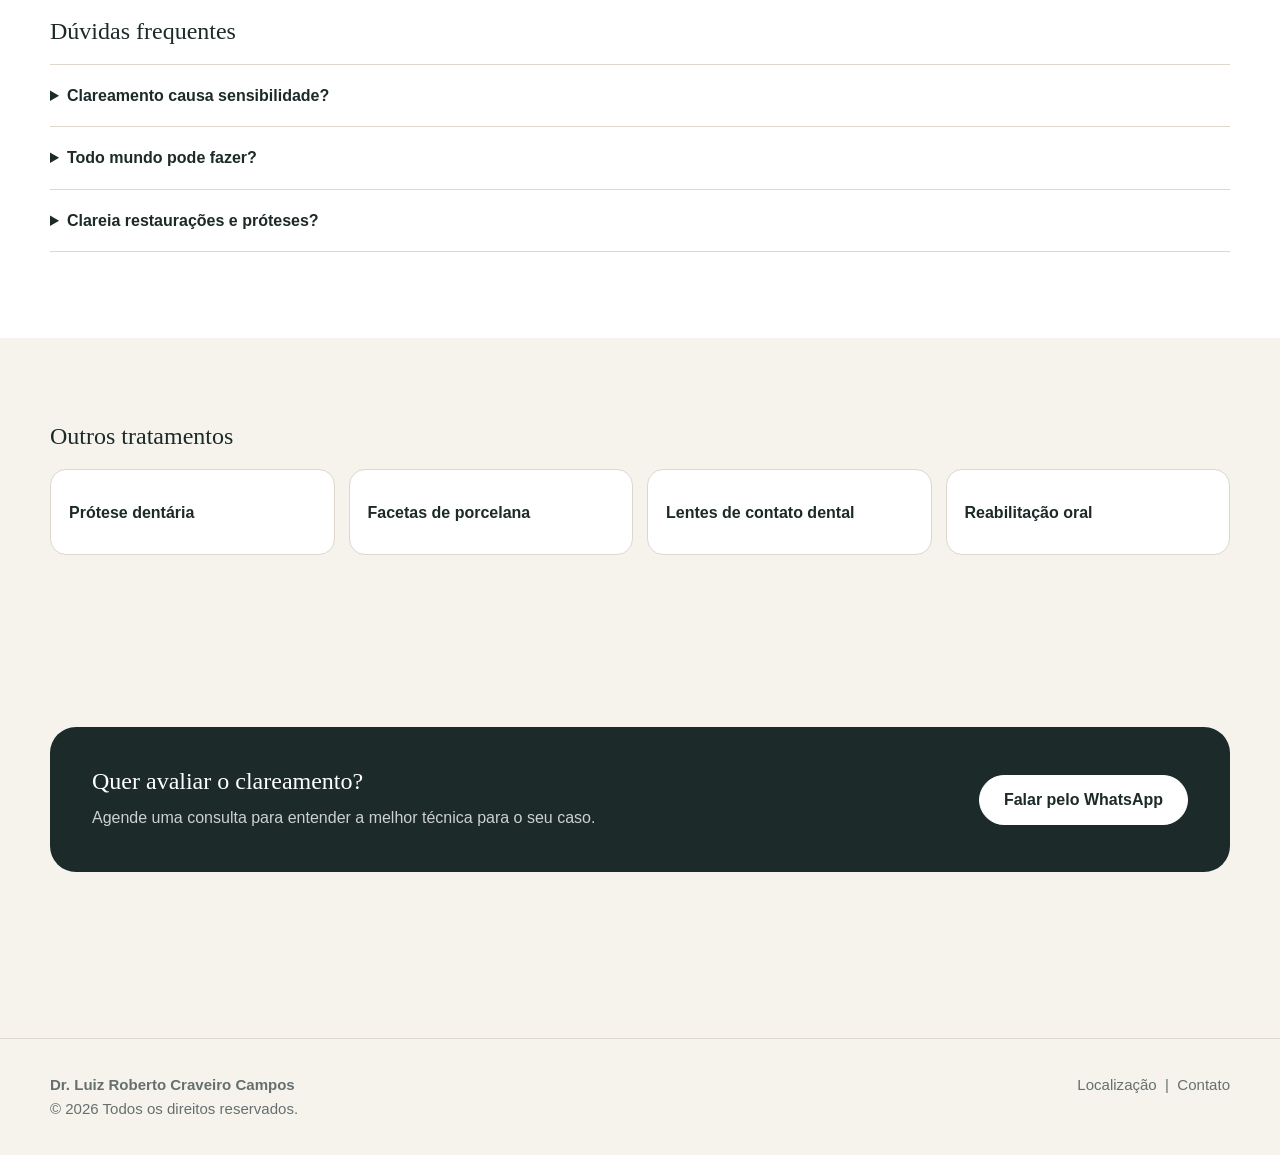
==== commit e263166d: "Refactor mobile menu structure in HTML" ====
--- a/clareamento-dental.html
+++ b/clareamento-dental.html
@@ -33,6 +33,6 @@
 <section><div class="container cta"><div><h2>Quer avaliar o clareamento?</h2><p>Agende uma consulta para entender a melhor técnica para o seu caso.</p></div><a class="btn" href="https://wa.me/5561991755549?text=Olá%2C%20gostaria%20de%20agendar%20uma%20avaliação%20com%20o%20Dr.%20Luiz%20Roberto." target="_blank" rel="noopener">Falar pelo WhatsApp</a></div></section>
 </main>
 <footer><div class="container footer-inner"><div><strong>Dr. Luiz Roberto Craveiro Campos</strong><br/>© 2026 Todos os direitos reservados.</div><div><a href="index.html#localizacao">Localização</a> &nbsp;|&nbsp; <a href="index.html#contato">Contato</a></div></div></footer>
-<div aria-hidden="true" class="menu-overlay" id="menu-overlay"></div><aside aria-hidden="true" aria-label="Menu principal" class="side-menu" id="mobile-menu"><div class="side-menu-header"><div class="side-menu-title">Dr. Luiz Roberto<br/>Craveiro Campos</div><button aria-label="Fechar menu" class="menu-close" type="button">×</button></div><nav aria-label="Links do menu" class="side-menu-links"><a href="index.html#inicio">Início</a><a href="index.html#sobre">O Doutor</a><a href="#faq">Perguntas Frequentes</a><a href="index.html#localizacao">Localização</a><a href="index.html#contato">Contato</a></nav><div class="side-menu-contact"><a class="btn btn-primary" href="https://wa.me/5561991755549?text=Olá%2C%20gostaria%20de%20agendar%20uma%20avaliação%20com%20o%20Dr.%20Luiz%20Roberto." rel="noopener" target="_blank">Agendar pelo WhatsApp</a></div></aside><a class="whatsapp-float" aria-label="Falar pelo WhatsApp" href="https://wa.me/5561991755549" target="_blank" rel="noopener">WA</a>
+<div aria-hidden="true" class="menu-overlay" id="menu-overlay"></div><aside aria-hidden="true" aria-label="Menu principal" class="side-menu" id="mobile-menu"><div class="side-menu-header"><div class="side-menu-title">Dr. Luiz Roberto<br/>Craveiro Campos</div><button aria-label="Fechar menu" class="menu-close" type="button">×</button></div><nav aria-label="Links do menu" class="side-menu-links"><a href="index.html#inicio">Início</a><a href="index.html#sobre">O Doutor</a><a href="#faq">Perguntas Frequentes</a><a href="index.html#localizacao">Localização</a><a href="index.html#contato">Contato</a></nav><div class="side-menu-contact"><a class="btn btn-primary" href="https://wa.me/5561991755549?text=Olá%2C%20gostaria%20de%20agendar%20uma%20avaliação%20com%20o%20Dr.%20Luiz%20Roberto." rel="noopener" target="_blank">Agendar pelo WhatsApp</a></div></aside><a aria-label="Falar pelo WhatsApp" class="whatsapp-float" href="https://wa.me/5561991755549?text=Olá%2C%20gostaria%20de%20agendar%20uma%20avaliação%20com%20o%20Dr%2E%20Luiz%20Roberto%2E" rel="noopener" target="_blank" title="Falar pelo WhatsApp"><svg aria-hidden="true" focusable="false" viewBox="0 0 32 32"><path d="M19.11 17.21c-.27-.14-1.6-.79-1.85-.88-.25-.09-.43-.14-.61.14-.18.27-.7.88-.86 1.06-.16.18-.32.2-.59.07-.27-.14-1.15-.42-2.19-1.35-.81-.72-1.36-1.61-1.52-1.88-.16-.27-.02-.42.12-.55.12-.12.27-.32.41-.47.14-.16.18-.27.27-.45.09-.18.05-.34-.02-.47-.07-.14-.61-1.47-.84-2.01-.22-.53-.45-.46-.61-.47h-.52c-.18 0-.47.07-.72.34-.25.27-.95.93-.95 2.26s.97 2.62 1.11 2.8c.14.18 1.91 2.91 4.62 4.08.65.28 1.15.45 1.55.58.65.21 1.24.18 1.71.11.52-.08 1.6-.65 1.83-1.29.23-.63.23-1.17.16-1.29-.07-.11-.25-.18-.52-.32z"></path><path d="M16.04 3.2c-7.06 0-12.8 5.74-12.8 12.8 0 2.26.59 4.46 1.72 6.39L3.2 28.8l6.57-1.72A12.75 12.75 0 0 0 16.04 28.8c7.06 0 12.8-5.74 12.8-12.8s-5.74-12.8-12.8-12.8zm0 23.27c-2.04 0-4.03-.55-5.76-1.59l-.41-.24-3.9 1.02 1.04-3.8-.27-.42A10.4 10.4 0 0 1 5.57 16c0-5.77 4.7-10.47 10.47-10.47S26.51 10.23 26.51 16s-4.7 10.47-10.47 10.47z"></path></svg></a>
 <script>(()=>{const body=document.body;const openButton=document.querySelector(".menu-toggle");const closeButton=document.querySelector(".menu-close");const menu=document.getElementById("mobile-menu");const overlay=document.getElementById("menu-overlay");if(!openButton||!closeButton||!menu||!overlay)return;const links=menu.querySelectorAll("a");const openMenu=()=>{body.classList.add("menu-open");openButton.setAttribute("aria-expanded","true");menu.setAttribute("aria-hidden","false");overlay.setAttribute("aria-hidden","false");closeButton.focus()};const closeMenu=()=>{body.classList.remove("menu-open");openButton.setAttribute("aria-expanded","false");menu.setAttribute("aria-hidden","true");overlay.setAttribute("aria-hidden","true");openButton.focus()};openButton.addEventListener("click",openMenu);closeButton.addEventListener("click",closeMenu);overlay.addEventListener("click",closeMenu);links.forEach(link=>link.addEventListener("click",closeMenu));document.addEventListener("keydown",event=>{if(event.key==="Escape"&&body.classList.contains("menu-open"))closeMenu()})})();</script></body>
 </html>
--- a/assets/css/styles.css
+++ b/assets/css/styles.css
@@ -837,3 +837,159 @@
       font-family:Georgia, "Times New Roman", serif;
       font-size:1.2rem;
     }
+
+/* Treatment pages */
+.treatment-page .lead{
+  max-width:680px;
+  color:var(--muted);
+  font-size:1.16rem;
+}
+
+.treatment-page .hero img{
+  width:100%;
+  height:560px;
+  object-fit:cover;
+  border-radius:var(--radius);
+  box-shadow:var(--shadow);
+}
+
+.surface{
+  background:var(--surface);
+}
+
+.grid-2{
+  display:grid;
+  grid-template-columns:1fr 1fr;
+  gap:34px;
+}
+
+.panel{
+  padding:30px;
+  border:1px solid var(--line);
+  border-radius:var(--radius);
+  background:var(--surface);
+}
+
+.surface .panel{
+  background:var(--bg);
+}
+
+.treatment-page ul{
+  padding-left:22px;
+  color:var(--muted);
+}
+
+.treatment-page li + li{
+  margin-top:10px;
+}
+
+.treatment-page .faq details{
+  padding:18px 0;
+  border-top:1px solid var(--line);
+}
+
+.treatment-page .faq summary{
+  cursor:pointer;
+  font-weight:800;
+}
+
+.treatment-page .faq details:last-child{
+  border-bottom:1px solid var(--line);
+}
+
+.treatments{
+  display:grid;
+  grid-template-columns:repeat(4,1fr);
+  gap:14px;
+}
+
+.treatments a{
+  min-height:86px;
+  display:flex;
+  align-items:center;
+  padding:18px;
+  border:1px solid var(--line);
+  border-radius:16px;
+  background:var(--surface);
+  font-weight:700;
+  transition:border-color .2s ease,color .2s ease,transform .2s ease;
+}
+
+.treatments a:hover{
+  color:var(--accent-dark);
+  border-color:var(--accent);
+  transform:translateY(-2px);
+}
+
+.cta{
+  display:flex;
+  align-items:center;
+  justify-content:space-between;
+  gap:28px;
+  padding:42px;
+  border-radius:var(--radius);
+  background:var(--text);
+  color:#fff;
+}
+
+.cta p{
+  margin:0;
+  color:rgba(255,255,255,.78);
+}
+
+.cta h2{
+  margin-bottom:10px;
+  color:#fff;
+}
+
+.cta .btn{
+  background:#fff;
+  color:var(--text);
+  border-color:#fff;
+}
+
+@media (max-width:900px){
+  .grid-2{
+    grid-template-columns:1fr;
+  }
+
+  .treatment-page .hero img{
+    height:420px;
+  }
+
+  .treatments{
+    grid-template-columns:1fr 1fr;
+  }
+
+  .cta{
+    display:block;
+  }
+
+  .cta .btn{
+    margin-top:22px;
+  }
+}
+
+@media (max-width:560px){
+  .treatment-page .hero img{
+    height:340px;
+  }
+
+  .treatments{
+    grid-template-columns:1fr;
+  }
+
+  .panel,
+  .cta{
+    padding:26px;
+  }
+}
+
+/* Home page refinements */
+.section-actions{
+  margin-top:20px;
+}
+
+.treatment-links{
+  margin-top:28px;
+}
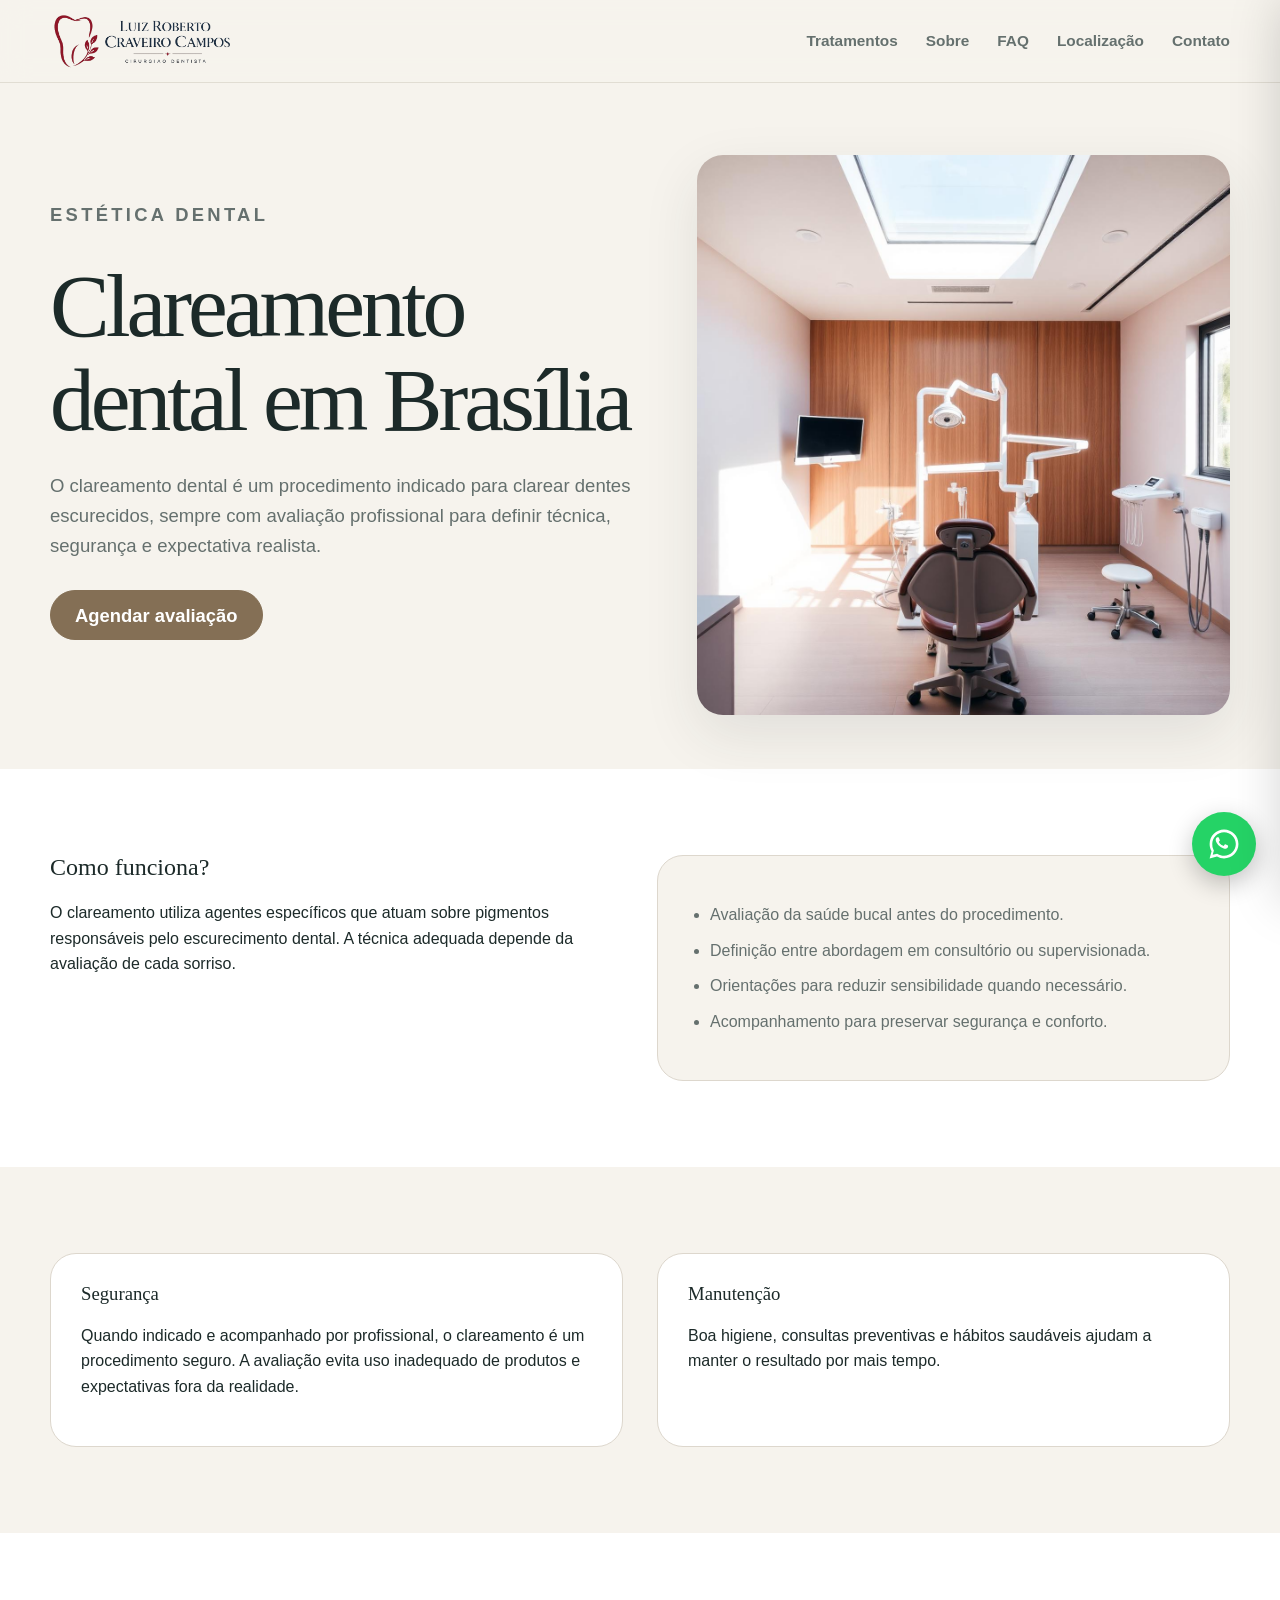
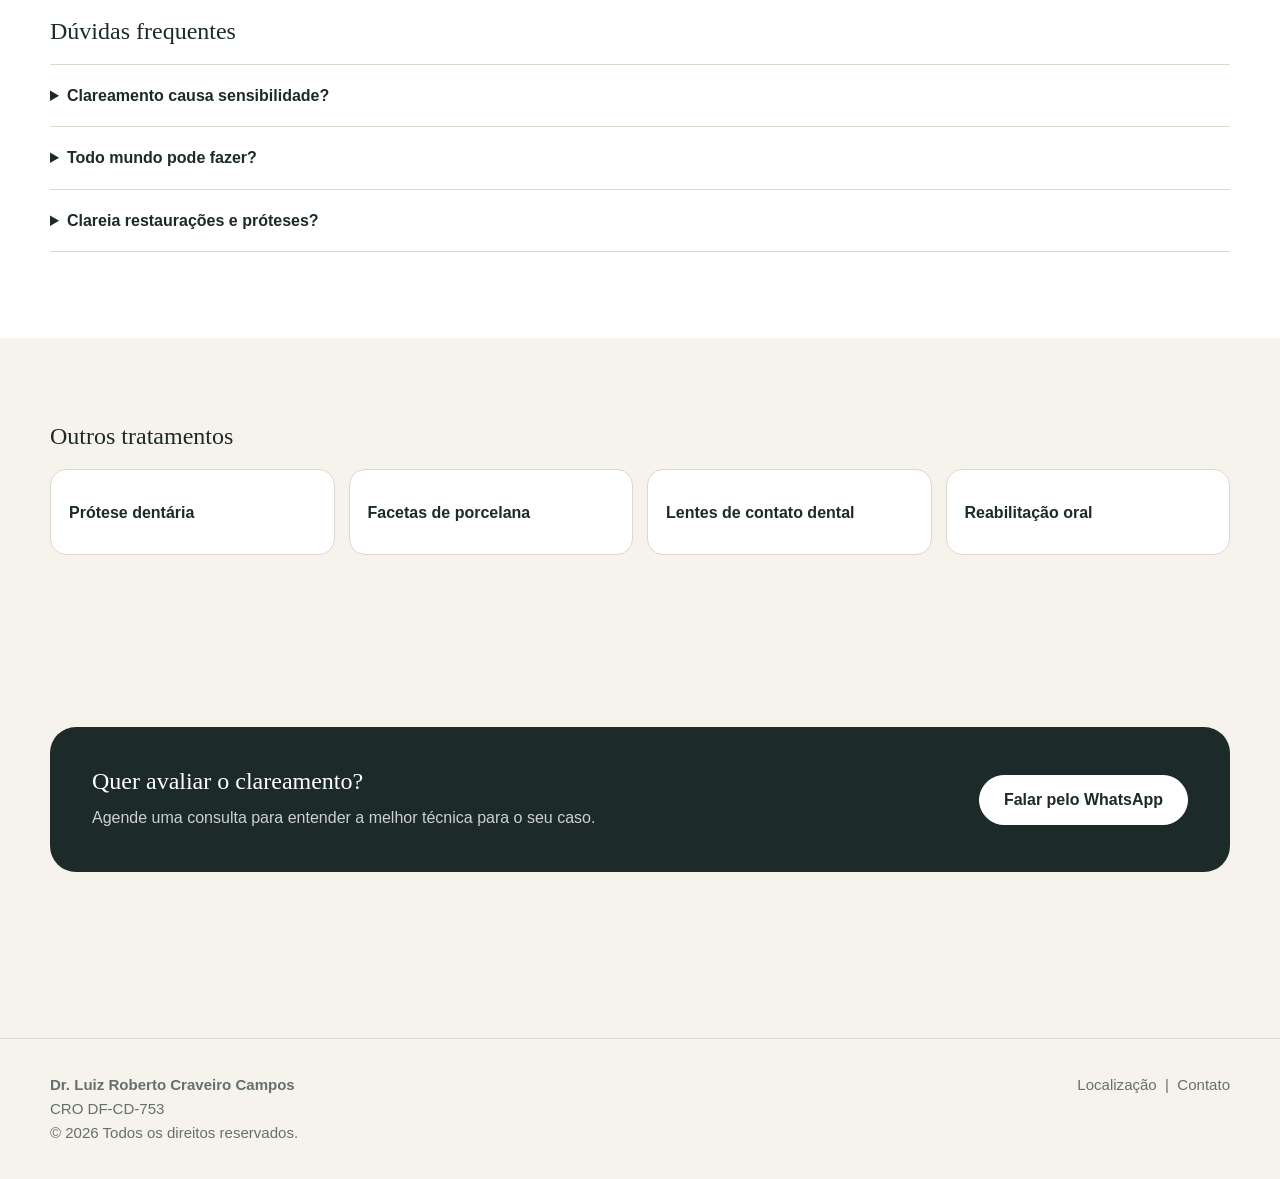
==== commit 555f2725: "Update footer and mobile menu structure" ====
--- a/clareamento-dental.html
+++ b/clareamento-dental.html
@@ -23,7 +23,7 @@
 <script type="application/ld+json">{"@context":"https://schema.org","@graph":[{"@type":"MedicalWebPage","@id":"https://luizrobertocraveiro.com.br/clareamento-dental.html#webpage","name":"Clareamento dental em Brasília | Dr. Luiz Roberto Craveiro Campos","url":"https://luizrobertocraveiro.com.br/clareamento-dental.html","description":"Clareamento dental em Brasília com avaliação profissional, indicação individualizada e acompanhamento para segurança e conforto.","inLanguage":"pt-BR","image":"https://luizrobertocraveiro.com.br/assets/images/hero-clinic-BvfuUjxm.jpg","about":{"@type":"MedicalProcedure","name":"Clareamento dental"},"publisher":{"@id":"https://luizrobertocraveiro.com.br/#dentist"}},{"@type":"FAQPage","@id":"https://luizrobertocraveiro.com.br/clareamento-dental.html#faq","url":"https://luizrobertocraveiro.com.br/clareamento-dental.html#faq","inLanguage":"pt-BR","mainEntity":[{"@type":"Question","name":"Clareamento causa sensibilidade?","acceptedAnswer":{"@type":"Answer","text":"Algumas pessoas podem apresentar sensibilidade temporária, que pode ser controlada com orientação adequada."}},{"@type":"Question","name":"Todo mundo pode fazer?","acceptedAnswer":{"@type":"Answer","text":"A indicação depende de avaliação. Cáries, restaurações, sensibilidade e saúde gengival precisam ser consideradas."}},{"@type":"Question","name":"Clareia restaurações e próteses?","acceptedAnswer":{"@type":"Answer","text":"Não da mesma forma que o dente natural. Por isso, o planejamento precisa considerar restaurações, coroas e próteses existentes."}}]}]}</script>
 </head>
 <body class="treatment-page">
-<header><div class="container nav"><a class="brand" href="index.html#inicio">Dr. Luiz Roberto Craveiro Campos</a><nav class="nav-links" aria-label="Navegação principal"><a href="index.html#servicos">Tratamentos</a><a href="index.html#sobre">Sobre</a><a href="#faq">FAQ</a><a href="index.html#localizacao">Localização</a><a href="index.html#contato">Contato</a><button aria-controls="mobile-menu" aria-expanded="false" aria-label="Abrir menu" class="btn btn-primary menu-toggle" type="button"><span aria-hidden="true" class="menu-icon"><span></span><span></span><span></span></span><span>Menu</span></button></nav></div></header>
+<header><div class="container nav"><a class="brand" href="index.html#inicio" aria-label="Dr. Luiz Roberto Craveiro Campos - início"><img class="brand-logo" src="assets/images/logo-luiz-roberto-craveiro-campos.png" alt="Luiz Roberto Craveiro Campos - Cirurgião Dentista"/></a><nav class="nav-links" aria-label="Navegação principal"><a href="index.html#servicos">Tratamentos</a><a href="index.html#sobre">Sobre</a><a href="#faq">FAQ</a><a href="index.html#localizacao">Localização</a><a href="index.html#contato">Contato</a><button aria-controls="mobile-menu" aria-expanded="false" aria-label="Abrir menu" class="btn btn-primary menu-toggle" type="button"><span aria-hidden="true" class="menu-icon"><span></span><span></span><span></span></span><span>Menu</span></button></nav></div></header>
 <main>
 <section class="hero"><div class="container hero-grid"><div><p class="eyebrow">Estética dental</p><h1>Clareamento dental em Brasília</h1><p class="lead">O clareamento dental é um procedimento indicado para clarear dentes escurecidos, sempre com avaliação profissional para definir técnica, segurança e expectativa realista.</p><p><a class="btn btn-primary" href="https://wa.me/5561991755549?text=Olá%2C%20gostaria%20de%20agendar%20uma%20avaliação%20sobre%20clareamento%20dental." target="_blank" rel="noopener">Agendar avaliação</a></p></div><img src="assets/images/hero-clinic-BvfuUjxm.jpg" alt="Consultório odontológico para clareamento dental em Brasília" fetchpriority="high" decoding="async"/></div></section>
 <section class="surface"><div class="container grid-2"><div><h2>Como funciona?</h2><p>O clareamento utiliza agentes específicos que atuam sobre pigmentos responsáveis pelo escurecimento dental. A técnica adequada depende da avaliação de cada sorriso.</p></div><div class="panel"><ul><li>Avaliação da saúde bucal antes do procedimento.</li><li>Definição entre abordagem em consultório ou supervisionada.</li><li>Orientações para reduzir sensibilidade quando necessário.</li><li>Acompanhamento para preservar segurança e conforto.</li></ul></div></div></section>
@@ -32,7 +32,7 @@
 <section><div class="container"><h2>Outros tratamentos</h2><div class="treatments"><a href="protese-dentaria.html">Prótese dentária</a><a href="facetas-de-porcelana.html">Facetas de porcelana</a><a href="lentes-de-contato-dental.html">Lentes de contato dental</a><a href="reabilitacao-oral.html">Reabilitação oral</a></div></div></section>
 <section><div class="container cta"><div><h2>Quer avaliar o clareamento?</h2><p>Agende uma consulta para entender a melhor técnica para o seu caso.</p></div><a class="btn" href="https://wa.me/5561991755549?text=Olá%2C%20gostaria%20de%20agendar%20uma%20avaliação%20com%20o%20Dr.%20Luiz%20Roberto." target="_blank" rel="noopener">Falar pelo WhatsApp</a></div></section>
 </main>
-<footer><div class="container footer-inner"><div><strong>Dr. Luiz Roberto Craveiro Campos</strong><br/>© 2026 Todos os direitos reservados.</div><div><a href="index.html#localizacao">Localização</a> &nbsp;|&nbsp; <a href="index.html#contato">Contato</a></div></div></footer>
-<div aria-hidden="true" class="menu-overlay" id="menu-overlay"></div><aside aria-hidden="true" aria-label="Menu principal" class="side-menu" id="mobile-menu"><div class="side-menu-header"><div class="side-menu-title">Dr. Luiz Roberto<br/>Craveiro Campos</div><button aria-label="Fechar menu" class="menu-close" type="button">×</button></div><nav aria-label="Links do menu" class="side-menu-links"><a href="index.html#inicio">Início</a><a href="index.html#sobre">O Doutor</a><a href="#faq">Perguntas Frequentes</a><a href="index.html#localizacao">Localização</a><a href="index.html#contato">Contato</a></nav><div class="side-menu-contact"><a class="btn btn-primary" href="https://wa.me/5561991755549?text=Olá%2C%20gostaria%20de%20agendar%20uma%20avaliação%20com%20o%20Dr.%20Luiz%20Roberto." rel="noopener" target="_blank">Agendar pelo WhatsApp</a></div></aside><a aria-label="Falar pelo WhatsApp" class="whatsapp-float" href="https://wa.me/5561991755549?text=Olá%2C%20gostaria%20de%20agendar%20uma%20avaliação%20com%20o%20Dr%2E%20Luiz%20Roberto%2E" rel="noopener" target="_blank" title="Falar pelo WhatsApp"><svg aria-hidden="true" focusable="false" viewBox="0 0 32 32"><path d="M19.11 17.21c-.27-.14-1.6-.79-1.85-.88-.25-.09-.43-.14-.61.14-.18.27-.7.88-.86 1.06-.16.18-.32.2-.59.07-.27-.14-1.15-.42-2.19-1.35-.81-.72-1.36-1.61-1.52-1.88-.16-.27-.02-.42.12-.55.12-.12.27-.32.41-.47.14-.16.18-.27.27-.45.09-.18.05-.34-.02-.47-.07-.14-.61-1.47-.84-2.01-.22-.53-.45-.46-.61-.47h-.52c-.18 0-.47.07-.72.34-.25.27-.95.93-.95 2.26s.97 2.62 1.11 2.8c.14.18 1.91 2.91 4.62 4.08.65.28 1.15.45 1.55.58.65.21 1.24.18 1.71.11.52-.08 1.6-.65 1.83-1.29.23-.63.23-1.17.16-1.29-.07-.11-.25-.18-.52-.32z"></path><path d="M16.04 3.2c-7.06 0-12.8 5.74-12.8 12.8 0 2.26.59 4.46 1.72 6.39L3.2 28.8l6.57-1.72A12.75 12.75 0 0 0 16.04 28.8c7.06 0 12.8-5.74 12.8-12.8s-5.74-12.8-12.8-12.8zm0 23.27c-2.04 0-4.03-.55-5.76-1.59l-.41-.24-3.9 1.02 1.04-3.8-.27-.42A10.4 10.4 0 0 1 5.57 16c0-5.77 4.7-10.47 10.47-10.47S26.51 10.23 26.51 16s-4.7 10.47-10.47 10.47z"></path></svg></a>
+<footer><div class="container footer-inner"><div><strong>Dr. Luiz Roberto Craveiro Campos</strong><br/><span>CRO DF-CD-753</span><br/>© 2026 Todos os direitos reservados.</div><div><a href="index.html#localizacao">Localização</a> &nbsp;|&nbsp; <a href="index.html#contato">Contato</a></div></div></footer>
+<div aria-hidden="true" class="menu-overlay" id="menu-overlay"></div><aside aria-hidden="true" aria-label="Menu principal" class="side-menu" id="mobile-menu"><div class="side-menu-header"><div class="side-menu-title"><img class="side-menu-logo" src="assets/images/logo-luiz-roberto-craveiro-campos.png" alt="Luiz Roberto Craveiro Campos - Cirurgião Dentista"/></div><button aria-label="Fechar menu" class="menu-close" type="button">×</button></div><nav aria-label="Links do menu" class="side-menu-links"><a href="index.html#inicio">Início</a><a href="index.html#sobre">O Doutor</a><a href="#faq">Perguntas Frequentes</a><a href="index.html#localizacao">Localização</a><a href="index.html#contato">Contato</a></nav><div class="side-menu-contact"><a class="btn btn-primary" href="https://wa.me/5561991755549?text=Olá%2C%20gostaria%20de%20agendar%20uma%20avaliação%20com%20o%20Dr.%20Luiz%20Roberto." rel="noopener" target="_blank">Agendar pelo WhatsApp</a></div></aside><a aria-label="Falar pelo WhatsApp" class="whatsapp-float" href="https://wa.me/5561991755549?text=Olá%2C%20gostaria%20de%20agendar%20uma%20avaliação%20com%20o%20Dr%2E%20Luiz%20Roberto%2E" rel="noopener" target="_blank" title="Falar pelo WhatsApp"><svg aria-hidden="true" focusable="false" viewBox="0 0 32 32"><path d="M19.11 17.21c-.27-.14-1.6-.79-1.85-.88-.25-.09-.43-.14-.61.14-.18.27-.7.88-.86 1.06-.16.18-.32.2-.59.07-.27-.14-1.15-.42-2.19-1.35-.81-.72-1.36-1.61-1.52-1.88-.16-.27-.02-.42.12-.55.12-.12.27-.32.41-.47.14-.16.18-.27.27-.45.09-.18.05-.34-.02-.47-.07-.14-.61-1.47-.84-2.01-.22-.53-.45-.46-.61-.47h-.52c-.18 0-.47.07-.72.34-.25.27-.95.93-.95 2.26s.97 2.62 1.11 2.8c.14.18 1.91 2.91 4.62 4.08.65.28 1.15.45 1.55.58.65.21 1.24.18 1.71.11.52-.08 1.6-.65 1.83-1.29.23-.63.23-1.17.16-1.29-.07-.11-.25-.18-.52-.32z"></path><path d="M16.04 3.2c-7.06 0-12.8 5.74-12.8 12.8 0 2.26.59 4.46 1.72 6.39L3.2 28.8l6.57-1.72A12.75 12.75 0 0 0 16.04 28.8c7.06 0 12.8-5.74 12.8-12.8s-5.74-12.8-12.8-12.8zm0 23.27c-2.04 0-4.03-.55-5.76-1.59l-.41-.24-3.9 1.02 1.04-3.8-.27-.42A10.4 10.4 0 0 1 5.57 16c0-5.77 4.7-10.47 10.47-10.47S26.51 10.23 26.51 16s-4.7 10.47-10.47 10.47z"></path></svg></a>
 <script>(()=>{const body=document.body;const openButton=document.querySelector(".menu-toggle");const closeButton=document.querySelector(".menu-close");const menu=document.getElementById("mobile-menu");const overlay=document.getElementById("menu-overlay");if(!openButton||!closeButton||!menu||!overlay)return;const links=menu.querySelectorAll("a");const openMenu=()=>{body.classList.add("menu-open");openButton.setAttribute("aria-expanded","true");menu.setAttribute("aria-hidden","false");overlay.setAttribute("aria-hidden","false");closeButton.focus()};const closeMenu=()=>{body.classList.remove("menu-open");openButton.setAttribute("aria-expanded","false");menu.setAttribute("aria-hidden","true");overlay.setAttribute("aria-hidden","true");openButton.focus()};openButton.addEventListener("click",openMenu);closeButton.addEventListener("click",closeMenu);overlay.addEventListener("click",closeMenu);links.forEach(link=>link.addEventListener("click",closeMenu));document.addEventListener("keydown",event=>{if(event.key==="Escape"&&body.classList.contains("menu-open"))closeMenu()})})();</script></body>
 </html>
--- a/assets/css/styles.css
+++ b/assets/css/styles.css
@@ -48,11 +48,17 @@
     }
 
     .brand{
-      font-family:Georgia, "Times New Roman", serif;
-      font-size:1.1rem;
-      font-weight:700;
-      max-width:320px;
-      line-height:1.2;
+      display:flex;
+      align-items:center;
+      width:min(280px, 42vw);
+      min-width:170px;
+    }
+
+    .brand-logo{
+      width:100%;
+      max-height:62px;
+      object-fit:contain;
+      object-position:left center;
     }
 
     .nav-links{
@@ -313,7 +319,10 @@
 
     @media (max-width:560px){
       .container{width:min(calc(100% - 24px), var(--max))}
-      .brand{font-size:.92rem}
+      .brand{
+        width:190px;
+        min-width:150px;
+      }
       .nav .btn{padding:0 16px;min-height:44px}
       .hero{padding-top:42px}
       h1{font-size:3.6rem}
@@ -447,10 +456,14 @@
     }
 
     .side-menu-title{
-      font-family:Georgia, "Times New Roman", serif;
-      font-size:1.35rem;
-      line-height:1.2;
-      font-weight:700;
+      width:min(250px, 62vw);
+    }
+
+    .side-menu-logo{
+      width:100%;
+      max-height:82px;
+      object-fit:contain;
+      object-position:left center;
     }
 
     .menu-close{
